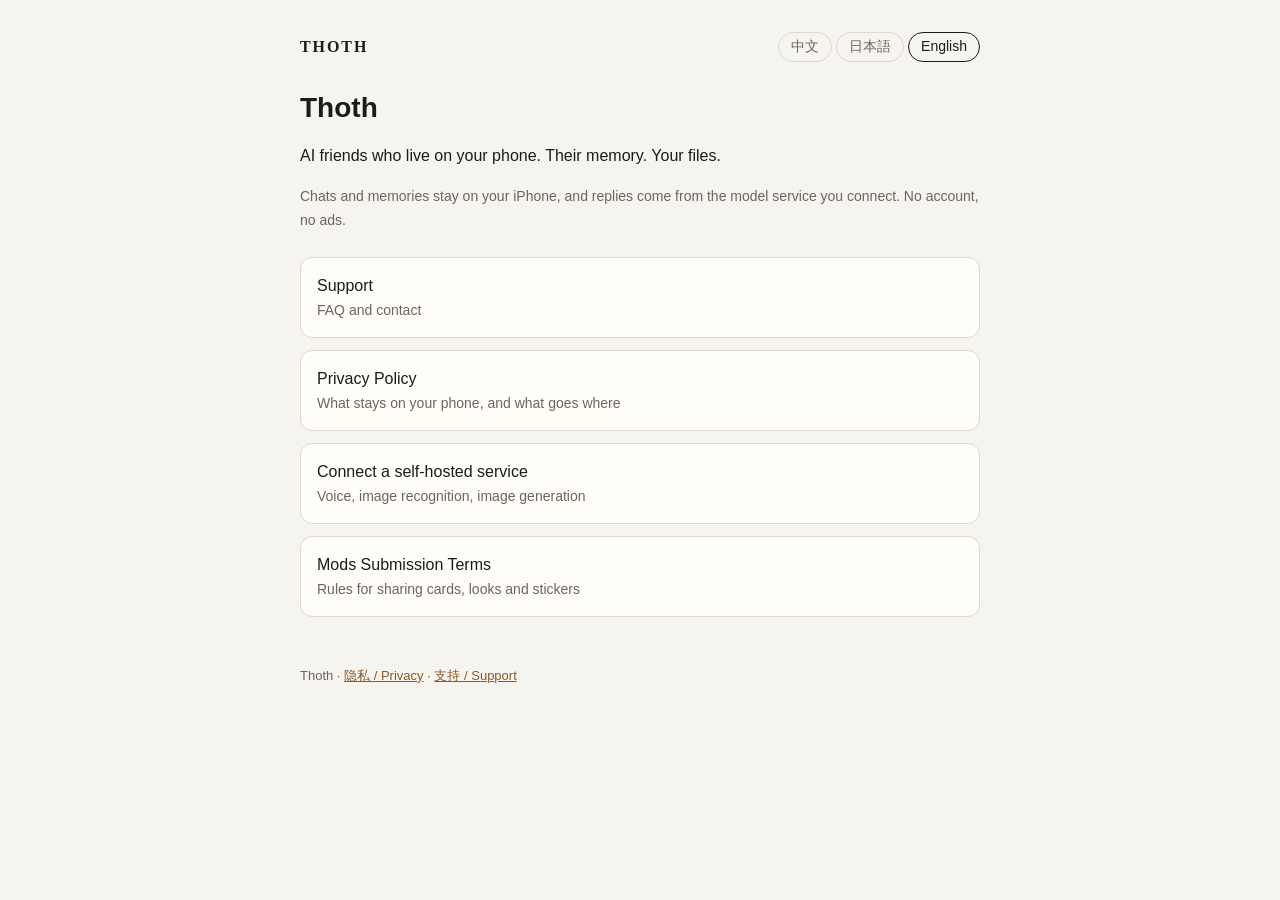
==== index.html @ 24d68f20 "Publish Thoth multilingual website" ====
<!doctype html>
<html lang="zh-Hans">
<head>
<meta charset="utf-8">
<meta name="viewport" content="width=device-width, initial-scale=1">
<title>Thoth</title>
<link rel="stylesheet" href="style.css">
<script src="lang.js"></script>
</head>
<body>
<main>
<header class="site">
  <a class="home" href="./">THOTH</a>
  <nav class="lang"><button data-lang="zh">中文</button><button data-lang="ja">日本語</button><button data-lang="en">English</button></nav>
</header>

<section lang="zh-Hans">
<h1>Thoth</h1>
<p>住在你手机上的 AI 朋友。记忆属于 TA，文件属于你。</p>
<p class="muted">聊天和记忆存在你的 iPhone 上，用你自己接入的模型服务回复你。没有账号，没有广告。</p>
<div class="cards">
  <a href="support.html">支持<span>常见问题、联系我们</span></a>
  <a href="privacy.html">隐私政策<span>什么存在手机上，什么会发给谁</span></a>
  <a href="self-hosting.html">接入自己部署的服务<span>语音、识图、生图</span></a>
  <a href="mods-terms.html">Mods 投稿条款<span>分享角色卡、外观、表情包的规则</span></a>
</div>
</section>

<section lang="ja">
<h1>Thoth</h1>
<p>あなたのスマホに住む AI の友だち。記憶は TA に、ファイルはあなたに。</p>
<p class="muted">会話と記憶は iPhone に保存され、あなたが接続したモデルサービスが返信します。アカウントも広告もありません。</p>
<div class="cards">
  <a href="support.html">サポート<span>よくある質問、お問い合わせ</span></a>
  <a href="privacy.html">プライバシーポリシー<span>端末に残るもの、送られるもの</span></a>
  <a href="self-hosting.html">自分で立てたサービスをつなぐ<span>音声、画像認識、画像生成</span></a>
  <a href="mods-terms.html">Mods 投稿規約<span>キャラクターカード・外観・スタンプの共有ルール</span></a>
</div>
</section>

<section lang="en">
<h1>Thoth</h1>
<p>AI friends who live on your phone. Their memory. Your files.</p>
<p class="muted">Chats and memories stay on your iPhone, and replies come from the model service you connect. No account, no ads.</p>
<div class="cards">
  <a href="support.html">Support<span>FAQ and contact</span></a>
  <a href="privacy.html">Privacy Policy<span>What stays on your phone, and what goes where</span></a>
  <a href="self-hosting.html">Connect a self-hosted service<span>Voice, image recognition, image generation</span></a>
  <a href="mods-terms.html">Mods Submission Terms<span>Rules for sharing cards, looks and stickers</span></a>
</div>
</section>

<footer>Thoth · <a href="privacy.html">隐私 / Privacy</a> · <a href="support.html">支持 / Support</a></footer>
</main>
</body>
</html>
---- style.css ----
:root {
  --bg: #f6f4ef;
  --ink: #1d1b18;
  --muted: #6b665d;
  --line: #ddd8cc;
  --accent: #8a5a2b;
  --card: #fffdf8;
}
@media (prefers-color-scheme: dark) {
  :root {
    --bg: #171614;
    --ink: #ece8df;
    --muted: #a39d91;
    --line: #34312b;
    --accent: #d8a36a;
    --card: #1f1d1a;
  }
}
* { box-sizing: border-box; }
body {
  margin: 0;
  background: var(--bg);
  color: var(--ink);
  font: 16px/1.7 -apple-system, BlinkMacSystemFont, "PingFang SC", "Hiragino Sans", "Noto Sans CJK SC", sans-serif;
}
main { max-width: 720px; margin: 0 auto; padding: 32px 20px 80px; }
header.site { display: flex; align-items: center; justify-content: space-between; gap: 12px; flex-wrap: wrap; margin-bottom: 28px; }
header.site a.home { color: var(--ink); text-decoration: none; font-weight: 600; letter-spacing: 0.12em; font-family: Georgia, "Times New Roman", serif; }
nav.lang button {
  font: inherit; font-size: 14px; color: var(--muted); background: none;
  border: 1px solid var(--line); border-radius: 999px; padding: 2px 12px; margin-left: 4px; cursor: pointer;
}
nav.lang button[aria-pressed="true"] { color: var(--ink); border-color: var(--ink); }
h1 { font-size: 28px; line-height: 1.3; margin: 0 0 8px; }
h2 { font-size: 19px; margin: 32px 0 8px; }
h3 { font-size: 16px; margin: 20px 0 4px; }
p, li { color: var(--ink); }
.muted, .updated { color: var(--muted); font-size: 14px; }
a { color: var(--accent); }
ul { padding-left: 1.2em; }
code { font-family: ui-monospace, SFMono-Regular, Menlo, monospace; font-size: 0.9em; background: var(--card); border: 1px solid var(--line); border-radius: 4px; padding: 0 4px; }
pre { background: var(--card); border: 1px solid var(--line); border-radius: 8px; padding: 12px; overflow-x: auto; font-size: 14px; }
pre code { border: 0; padding: 0; background: none; }
table { width: 100%; border-collapse: collapse; font-size: 14px; margin: 12px 0; }
th, td { text-align: left; border-bottom: 1px solid var(--line); padding: 8px 6px; vertical-align: top; }
.cards { display: grid; gap: 12px; margin: 24px 0; }
.cards a { display: block; padding: 14px 16px; background: var(--card); border: 1px solid var(--line); border-radius: 12px; color: var(--ink); text-decoration: none; }
.cards a span { display: block; color: var(--muted); font-size: 14px; }
footer { margin-top: 48px; color: var(--muted); font-size: 13px; }
section[lang] { display: block; }
html.js section[lang] { display: none; }
html.js section[lang].on { display: block; }
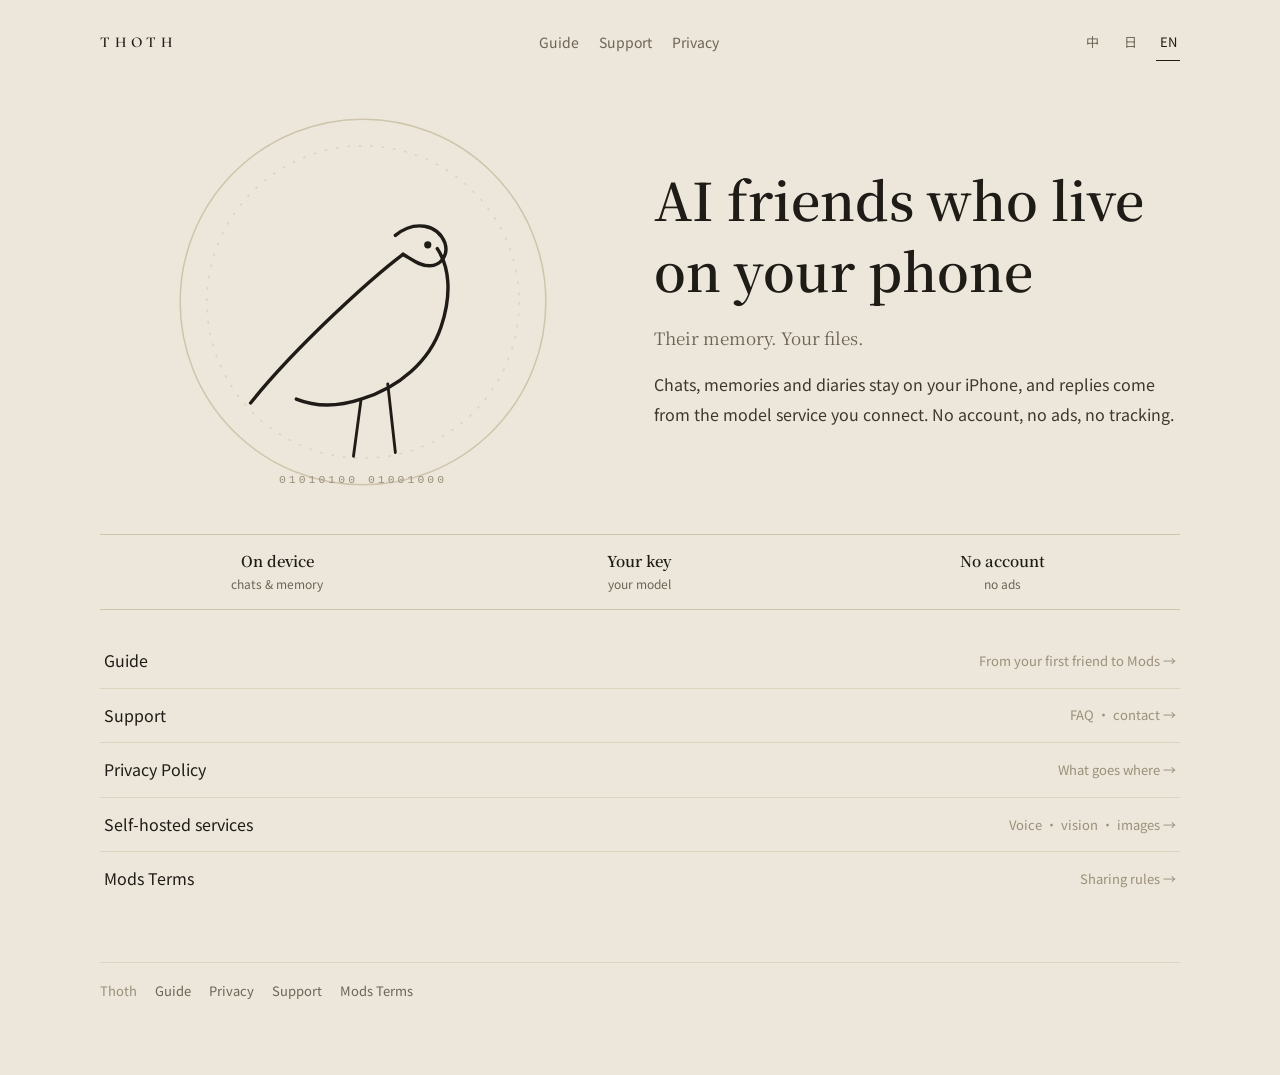
==== commit efec52ee: "Update website design and add user guide" ====
--- a/index.html
+++ b/index.html
@@ -4,53 +4,98 @@
 <meta charset="utf-8">
 <meta name="viewport" content="width=device-width, initial-scale=1">
 <title>Thoth</title>
+<meta name="description" content="住在你手机上的 AI 朋友。记忆属于 TA，文件属于你。">
+<link rel="preconnect" href="https://fonts.googleapis.com">
+<link rel="preconnect" href="https://fonts.gstatic.com" crossorigin>
+<link href="https://fonts.googleapis.com/css2?family=Cormorant+Garamond:wght@500;600&family=Noto+Serif+SC:wght@400;600&family=Noto+Sans+SC:wght@400;500&display=swap" rel="stylesheet">
 <link rel="stylesheet" href="style.css">
 <script src="lang.js"></script>
 </head>
 <body>
-<main>
+<main class="wide">
 <header class="site">
   <a class="home" href="./">THOTH</a>
-  <nav class="lang"><button data-lang="zh">中文</button><button data-lang="ja">日本語</button><button data-lang="en">English</button></nav>
+  <nav class="links" aria-label="站点">
+    <a href="guide.html" data-zh="使用指南" data-ja="使い方" data-en="Guide">使用指南</a>
+    <a href="support.html" data-zh="支持" data-ja="サポート" data-en="Support">支持</a>
+    <a href="privacy.html" data-zh="隐私" data-ja="プライバシー" data-en="Privacy">隐私</a>
+  </nav>
+  <nav class="lang" aria-label="语言"><button data-lang="zh">中</button><button data-lang="ja">日</button><button data-lang="en">EN</button></nav>
 </header>
 
+<div class="hero">
+  <div class="ibis">
+    <svg viewBox="0 0 210 210" role="img" aria-label="Thoth 的朱鹭">
+      <circle cx="105" cy="105" r="96" fill="none" stroke="var(--line)" stroke-width="0.8"></circle>
+      <circle cx="105" cy="105" r="82" fill="none" stroke="var(--line-soft)" stroke-width="0.8" stroke-dasharray="1.5 4.5"></circle>
+      <g fill="none" stroke="var(--ink)" stroke-linecap="round">
+        <path d="M122 70 C132 62 144 64 148 74 C150 80 146 86 140 86 C134 86 130 82 126 80" stroke-width="1.8"></path>
+        <path d="M126 80 C110 92 70 128 46 158" stroke-width="1.8"></path>
+        <path d="M144 77 C150 86 152 100 146 118 C140 136 124 150 104 156 C92 160 80 160 70 156" stroke-width="1.8"></path>
+        <path d="M104 156 L100 186 M118 148 L122 184" stroke-width="1.5"></path>
+      </g>
+      <circle cx="139" cy="75" r="1.9" fill="var(--ink)"></circle>
+      <text x="105" y="200" text-anchor="middle" font-family="ui-monospace, Menlo, monospace" font-size="6" fill="var(--faint)" letter-spacing="1.6">01010100 01001000</text>
+    </svg>
+  </div>
+
+  <div class="text">
+    <section lang="zh-Hans">
+      <h1>住在你手机上的<br>AI 朋友</h1>
+      <p class="lead">记忆属于 TA，文件属于你。</p>
+      <p>聊天、记忆和日记存在你的 iPhone 上，用你自己接入的模型服务回复你。没有账号，没有广告，不追踪。</p>
+    </section>
+    <section lang="ja">
+      <h1>あなたのスマホに住む<br>AI の友だち</h1>
+      <p class="lead">記憶は TA に、ファイルはあなたに。</p>
+      <p>会話・記憶・日記は iPhone に保存され、あなたが接続したモデルサービスが返信します。アカウントも広告もトラッキングもありません。</p>
+    </section>
+    <section lang="en">
+      <h1>AI friends who live<br>on your phone</h1>
+      <p class="lead">Their memory. Your files.</p>
+      <p>Chats, memories and diaries stay on your iPhone, and replies come from the model service you connect. No account, no ads, no tracking.</p>
+    </section>
+  </div>
+</div>
+
 <section lang="zh-Hans">
-<h1>Thoth</h1>
-<p>住在你手机上的 AI 朋友。记忆属于 TA，文件属于你。</p>
-<p class="muted">聊天和记忆存在你的 iPhone 上，用你自己接入的模型服务回复你。没有账号，没有广告。</p>
-<div class="cards">
-  <a href="support.html">支持<span>常见问题、联系我们</span></a>
-  <a href="privacy.html">隐私政策<span>什么存在手机上，什么会发给谁</span></a>
-  <a href="self-hosting.html">接入自己部署的服务<span>语音、识图、生图</span></a>
-  <a href="mods-terms.html">Mods 投稿条款<span>分享角色卡、外观、表情包的规则</span></a>
-</div>
+  <div class="facts"><div><b>存在本机</b>聊天与记忆</div><div><b>你的 Key</b>你选的模型</div><div><b>无账号</b>无广告</div></div>
+  <nav class="rows" aria-label="页面">
+    <a href="guide.html">使用指南<span>从第一个朋友到 Mods →</span></a>
+    <a href="support.html">支持<span>常见问题 · 联系 →</span></a>
+    <a href="privacy.html">隐私政策<span>什么会发给谁 →</span></a>
+    <a href="self-hosting.html">自部署服务<span>语音 · 识图 · 生图 →</span></a>
+    <a href="mods-terms.html">Mods 投稿条款<span>分享的规则 →</span></a>
+  </nav>
+</section>
+<section lang="ja">
+  <div class="facts"><div><b>端末に保存</b>会話と記憶</div><div><b>自分のキー</b>選んだモデル</div><div><b>登録不要</b>広告なし</div></div>
+  <nav class="rows" aria-label="ページ">
+    <a href="guide.html">使い方<span>最初の友だちから Mods まで →</span></a>
+    <a href="support.html">サポート<span>よくある質問 · 連絡 →</span></a>
+    <a href="privacy.html">プライバシーポリシー<span>何がどこへ送られるか →</span></a>
+    <a href="self-hosting.html">自分で立てたサービス<span>音声 · 画像認識 · 画像生成 →</span></a>
+    <a href="mods-terms.html">Mods 投稿規約<span>共有のルール →</span></a>
+  </nav>
+</section>
+<section lang="en">
+  <div class="facts"><div><b>On device</b>chats &amp; memory</div><div><b>Your key</b>your model</div><div><b>No account</b>no ads</div></div>
+  <nav class="rows" aria-label="Pages">
+    <a href="guide.html">Guide<span>From your first friend to Mods →</span></a>
+    <a href="support.html">Support<span>FAQ · contact →</span></a>
+    <a href="privacy.html">Privacy Policy<span>What goes where →</span></a>
+    <a href="self-hosting.html">Self-hosted services<span>Voice · vision · images →</span></a>
+    <a href="mods-terms.html">Mods Terms<span>Sharing rules →</span></a>
+  </nav>
 </section>
 
-<section lang="ja">
-<h1>Thoth</h1>
-<p>あなたのスマホに住む AI の友だち。記憶は TA に、ファイルはあなたに。</p>
-<p class="muted">会話と記憶は iPhone に保存され、あなたが接続したモデルサービスが返信します。アカウントも広告もありません。</p>
-<div class="cards">
-  <a href="support.html">サポート<span>よくある質問、お問い合わせ</span></a>
-  <a href="privacy.html">プライバシーポリシー<span>端末に残るもの、送られるもの</span></a>
-  <a href="self-hosting.html">自分で立てたサービスをつなぐ<span>音声、画像認識、画像生成</span></a>
-  <a href="mods-terms.html">Mods 投稿規約<span>キャラクターカード・外観・スタンプの共有ルール</span></a>
-</div>
-</section>
-
-<section lang="en">
-<h1>Thoth</h1>
-<p>AI friends who live on your phone. Their memory. Your files.</p>
-<p class="muted">Chats and memories stay on your iPhone, and replies come from the model service you connect. No account, no ads.</p>
-<div class="cards">
-  <a href="support.html">Support<span>FAQ and contact</span></a>
-  <a href="privacy.html">Privacy Policy<span>What stays on your phone, and what goes where</span></a>
-  <a href="self-hosting.html">Connect a self-hosted service<span>Voice, image recognition, image generation</span></a>
-  <a href="mods-terms.html">Mods Submission Terms<span>Rules for sharing cards, looks and stickers</span></a>
-</div>
-</section>
-
-<footer>Thoth · <a href="privacy.html">隐私 / Privacy</a> · <a href="support.html">支持 / Support</a></footer>
+<footer>
+  <span>Thoth</span>
+  <a href="guide.html" data-zh="使用指南" data-ja="使い方" data-en="Guide">使用指南</a>
+  <a href="privacy.html" data-zh="隐私政策" data-ja="プライバシー" data-en="Privacy">隐私政策</a>
+  <a href="support.html" data-zh="支持" data-ja="サポート" data-en="Support">支持</a>
+  <a href="mods-terms.html" data-zh="Mods 条款" data-ja="Mods 規約" data-en="Mods Terms">Mods 条款</a>
+</footer>
 </main>
 </body>
 </html>
--- a/style.css
+++ b/style.css
@@ -1,52 +1,118 @@
+/* Thoth 网站 · A 方向「纸莎草」(2026-10-18):暖纸底、衬线标题、线描朱鹭,延续 App「关于」页。 */
 :root {
-  --bg: #f6f4ef;
-  --ink: #1d1b18;
-  --muted: #6b665d;
-  --line: #ddd8cc;
-  --accent: #8a5a2b;
-  --card: #fffdf8;
+  --bg: #ece7da;
+  --ink: #1f1b16;
+  --body: #3d372e;
+  --muted: #6d6455;
+  --faint: #9a8f7a;
+  --line: #cfc5ad;
+  --line-soft: #ddd4c0;
+  --accent: #7a4a1f;
+  --accent-hover: #5a3412;
+  --card: #f4f0e6;
 }
 @media (prefers-color-scheme: dark) {
   :root {
-    --bg: #171614;
-    --ink: #ece8df;
-    --muted: #a39d91;
-    --line: #34312b;
-    --accent: #d8a36a;
-    --card: #1f1d1a;
+    --bg: #1f1d1a;
+    --ink: #ede9df;
+    --body: #cfc8ba;
+    --muted: #a39b8b;
+    --faint: #7d7566;
+    --line: #3d3830;
+    --line-soft: #332f29;
+    --accent: #d9a46b;
+    --accent-hover: #ecc08f;
+    --card: #26231f;
   }
 }
 * { box-sizing: border-box; }
+html { -webkit-text-size-adjust: 100%; }
 body {
   margin: 0;
   background: var(--bg);
-  color: var(--ink);
-  font: 16px/1.7 -apple-system, BlinkMacSystemFont, "PingFang SC", "Hiragino Sans", "Noto Sans CJK SC", sans-serif;
+  color: var(--body);
+  font: 16px/1.85 "Noto Sans SC", -apple-system, BlinkMacSystemFont, "PingFang SC", "Hiragino Sans", sans-serif;
 }
-main { max-width: 720px; margin: 0 auto; padding: 32px 20px 80px; }
-header.site { display: flex; align-items: center; justify-content: space-between; gap: 12px; flex-wrap: wrap; margin-bottom: 28px; }
-header.site a.home { color: var(--ink); text-decoration: none; font-weight: 600; letter-spacing: 0.12em; font-family: Georgia, "Times New Roman", serif; }
+main { max-width: 760px; margin: 0 auto; padding: 24px 20px 72px; }
+main.wide { max-width: 1120px; }
+
+/* 顶栏 */
+header.site { display: flex; align-items: center; justify-content: space-between; gap: 12px 20px; flex-wrap: wrap; margin-bottom: 40px; }
+header.site a.home { color: var(--ink); text-decoration: none; font: 600 15px/1 "Cormorant Garamond", Georgia, serif; letter-spacing: 0.32em; }
+header.site nav.links { display: flex; gap: 6px 20px; flex-wrap: wrap; font-size: 14px; }
+header.site nav.links a { color: var(--muted); text-decoration: none; padding: 6px 0; }
+header.site nav.links a:hover, header.site nav.links a[aria-current="page"] { color: var(--ink); }
+nav.lang { display: flex; gap: 14px; }
 nav.lang button {
-  font: inherit; font-size: 14px; color: var(--muted); background: none;
-  border: 1px solid var(--line); border-radius: 999px; padding: 2px 12px; margin-left: 4px; cursor: pointer;
+  font: inherit; font-size: 13px; color: var(--muted); background: none; border: 0;
+  padding: 6px 0; cursor: pointer; border-bottom: 1px solid transparent; min-width: 24px;
 }
-nav.lang button[aria-pressed="true"] { color: var(--ink); border-color: var(--ink); }
-h1 { font-size: 28px; line-height: 1.3; margin: 0 0 8px; }
-h2 { font-size: 19px; margin: 32px 0 8px; }
-h3 { font-size: 16px; margin: 20px 0 4px; }
-p, li { color: var(--ink); }
-.muted, .updated { color: var(--muted); font-size: 14px; }
-a { color: var(--accent); }
-ul { padding-left: 1.2em; }
-code { font-family: ui-monospace, SFMono-Regular, Menlo, monospace; font-size: 0.9em; background: var(--card); border: 1px solid var(--line); border-radius: 4px; padding: 0 4px; }
-pre { background: var(--card); border: 1px solid var(--line); border-radius: 8px; padding: 12px; overflow-x: auto; font-size: 14px; }
+nav.lang button[aria-pressed="true"] { color: var(--ink); border-bottom-color: var(--ink); }
+
+/* 文字 */
+h1, h2, h3 { color: var(--ink); font-family: "Noto Serif SC", "Songti SC", serif; font-weight: 600; }
+h1 { font-size: 30px; line-height: 1.35; margin: 6px 0 12px; }
+h2 { font-size: 19px; line-height: 1.5; margin: 44px 0 10px; }
+h3 { font-size: 16px; margin: 24px 0 4px; }
+h2 .num { font: 500 16px "Cormorant Garamond", Georgia, serif; color: var(--faint); margin-right: 10px; letter-spacing: 0.06em; }
+.eyebrow, .updated { font: 11px/1.6 ui-monospace, SFMono-Regular, Menlo, monospace; color: var(--faint); letter-spacing: 0.12em; text-transform: uppercase; }
+.lead { font-family: "Noto Serif SC", serif; font-size: 17px; color: var(--muted); }
+p, li { color: var(--body); }
+a { color: var(--accent); text-underline-offset: 3px; }
+a:hover { color: var(--accent-hover); }
+ul, ol { padding-left: 1.2em; }
+strong { color: var(--ink); font-weight: 500; }
+code { font-family: ui-monospace, SFMono-Regular, Menlo, monospace; font-size: 0.88em; background: var(--card); border: 1px solid var(--line-soft); padding: 0 4px; }
+pre { background: var(--card); border: 1px solid var(--line-soft); padding: 12px 14px; overflow-x: auto; font-size: 13px; line-height: 1.6; }
 pre code { border: 0; padding: 0; background: none; }
-table { width: 100%; border-collapse: collapse; font-size: 14px; margin: 12px 0; }
-th, td { text-align: left; border-bottom: 1px solid var(--line); padding: 8px 6px; vertical-align: top; }
-.cards { display: grid; gap: 12px; margin: 24px 0; }
-.cards a { display: block; padding: 14px 16px; background: var(--card); border: 1px solid var(--line); border-radius: 12px; color: var(--ink); text-decoration: none; }
-.cards a span { display: block; color: var(--muted); font-size: 14px; }
-footer { margin-top: 48px; color: var(--muted); font-size: 13px; }
+.path { font-family: "Noto Serif SC", serif; color: var(--ink); white-space: nowrap; }
+.table-wrap { overflow-x: auto; margin: 14px 0; border-top: 1px solid var(--line); }
+table { width: 100%; border-collapse: collapse; font-size: 14px; line-height: 1.7; }
+th, td { text-align: left; border-bottom: 1px solid var(--line-soft); padding: 10px 8px 10px 0; vertical-align: top; }
+th { color: var(--ink); font-weight: 500; }
+
+/* 首页 */
+.hero { display: grid; gap: 28px; align-items: center; margin: 8px 0 32px; }
+.hero .ibis { display: flex; justify-content: center; }
+.hero .ibis svg { width: min(64vw, 260px); height: auto; }
+.hero h1 { font-size: clamp(30px, 6vw, 52px); }
+.hero .text { text-align: center; }
+@media (min-width: 860px) {
+  .hero { grid-template-columns: 1fr 1fr; margin-top: 40px; }
+  .hero .text { text-align: left; order: 0; }
+  .hero .ibis svg { width: 400px; }
+}
+.facts { display: grid; grid-template-columns: repeat(3, minmax(0, 1fr)); gap: 8px; border-top: 1px solid var(--line); border-bottom: 1px solid var(--line); padding: 14px 0; text-align: center; font-size: 12px; color: var(--muted); margin: 0 0 24px; }
+.facts b { display: block; font: 600 15px/1.6 "Noto Serif SC", serif; color: var(--ink); }
+.rows { display: flex; flex-direction: column; margin: 8px 0; }
+.rows a { display: flex; justify-content: space-between; align-items: center; gap: 12px; min-height: 52px; padding: 12px 4px; border-bottom: 1px solid var(--line-soft); color: var(--ink); text-decoration: none; font-size: 16px; }
+.rows a:last-child { border-bottom: 0; }
+.rows a span { font-size: 13px; color: var(--faint); text-align: right; }
+.rows a:hover span { color: var(--accent); }
+
+/* 指南目录 */
+.toc { border: 1px solid var(--line); padding: 14px 18px; margin: 20px 0 8px; font-size: 14px; columns: 2; column-gap: 24px; }
+.toc a { display: block; padding: 3px 0; color: var(--muted); text-decoration: none; break-inside: avoid; }
+.toc a:hover { color: var(--ink); }
+@media (max-width: 480px) { .toc { columns: 1; } }
+.split { display: grid; grid-template-columns: repeat(2, minmax(0, 1fr)); border: 1px solid var(--line); margin: 16px 0; }
+.split > div { padding: 12px 14px; font-size: 13px; line-height: 1.75; }
+.split > div + div { border-left: 1px solid var(--line); }
+.split b { display: block; font: 600 14px "Noto Serif SC", serif; color: var(--ink); margin-bottom: 4px; }
+@media (max-width: 420px) { .split { grid-template-columns: 1fr; } .split > div + div { border-left: 0; border-top: 1px solid var(--line); } }
+
+footer { margin-top: 56px; padding-top: 16px; border-top: 1px solid var(--line-soft); color: var(--faint); font-size: 13px; display: flex; flex-wrap: wrap; gap: 6px 18px; }
+footer a { color: var(--muted); text-decoration: none; }
+footer a:hover { color: var(--ink); }
+
 section[lang] { display: block; }
 html.js section[lang] { display: none; }
 html.js section[lang].on { display: block; }
+
+/* 窄屏:顶栏第一行放标志和语言,页面链接换到第二行;三列表格别把前两列挤成一字一行 */
+@media (max-width: 600px) {
+  header.site nav.lang { order: 2; }
+  header.site nav.links { order: 3; width: 100%; gap: 6px 22px; }
+}
+th:first-child, td:first-child { min-width: 4.5em; }
+tr > :nth-child(2):not(:last-child) { min-width: 7em; }
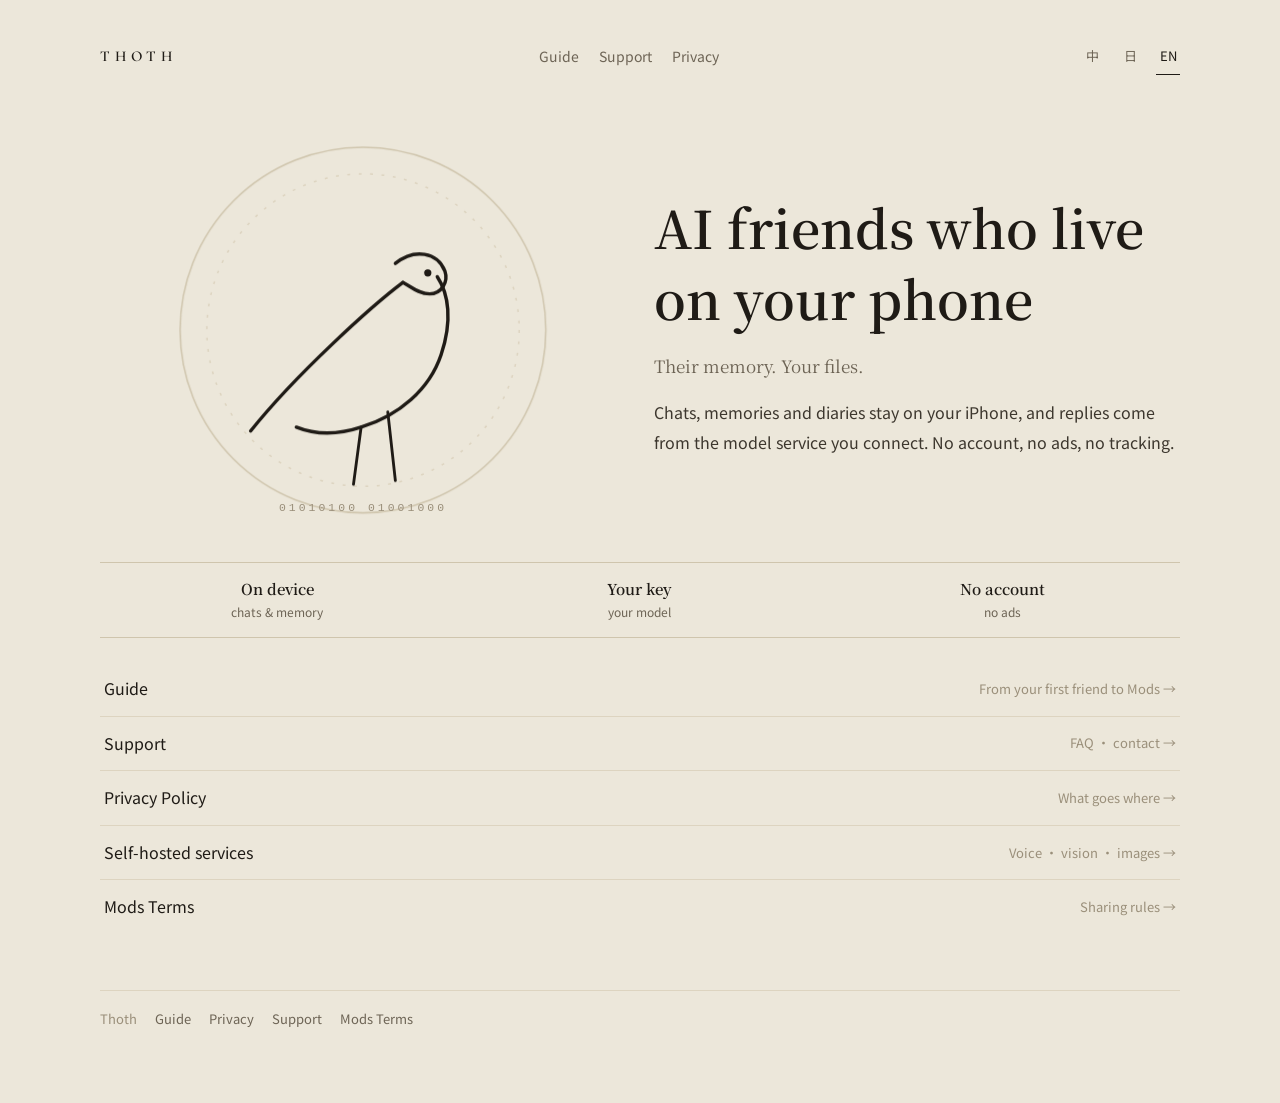
==== commit a573e246: "Update website animations and guide navigation" ====
--- a/index.html
+++ b/index.html
@@ -12,6 +12,7 @@
 <script src="lang.js"></script>
 </head>
 <body>
+<div class="progress" aria-hidden="true"><span></span></div>
 <main class="wide">
 <header class="site">
   <a class="home" href="./">THOTH</a>
@@ -26,16 +27,16 @@
 <div class="hero">
   <div class="ibis">
     <svg viewBox="0 0 210 210" role="img" aria-label="Thoth 的朱鹭">
-      <circle cx="105" cy="105" r="96" fill="none" stroke="var(--line)" stroke-width="0.8"></circle>
-      <circle cx="105" cy="105" r="82" fill="none" stroke="var(--line-soft)" stroke-width="0.8" stroke-dasharray="1.5 4.5"></circle>
-      <g fill="none" stroke="var(--ink)" stroke-linecap="round">
+      <circle class="ring" cx="105" cy="105" r="96" fill="none" stroke="var(--line)" stroke-width="0.8"></circle>
+      <circle class="ring-dots" cx="105" cy="105" r="82" fill="none" stroke="var(--line-soft)" stroke-width="0.8" stroke-dasharray="1.5 4.5"></circle>
+      <g class="strokes" fill="none" stroke="var(--ink)" stroke-linecap="round">
         <path d="M122 70 C132 62 144 64 148 74 C150 80 146 86 140 86 C134 86 130 82 126 80" stroke-width="1.8"></path>
         <path d="M126 80 C110 92 70 128 46 158" stroke-width="1.8"></path>
         <path d="M144 77 C150 86 152 100 146 118 C140 136 124 150 104 156 C92 160 80 160 70 156" stroke-width="1.8"></path>
         <path d="M104 156 L100 186 M118 148 L122 184" stroke-width="1.5"></path>
       </g>
-      <circle cx="139" cy="75" r="1.9" fill="var(--ink)"></circle>
-      <text x="105" y="200" text-anchor="middle" font-family="ui-monospace, Menlo, monospace" font-size="6" fill="var(--faint)" letter-spacing="1.6">01010100 01001000</text>
+      <circle class="eye" cx="139" cy="75" r="1.9" fill="var(--ink)"></circle>
+      <text class="bits" x="105" y="200" text-anchor="middle" font-family="ui-monospace, Menlo, monospace" font-size="6" fill="var(--faint)" letter-spacing="1.6">01010100 01001000</text>
     </svg>
   </div>
 
@@ -97,5 +98,6 @@
   <a href="mods-terms.html" data-zh="Mods 条款" data-ja="Mods 規約" data-en="Mods Terms">Mods 条款</a>
 </footer>
 </main>
+<script src="site.js"></script>
 </body>
 </html>
--- a/style.css
+++ b/style.css
@@ -116,3 +116,77 @@
 }
 th:first-child, td:first-child { min-width: 4.5em; }
 tr > :nth-child(2):not(:last-child) { min-width: 7em; }
+
+/* ================= 动效与指南导航(2026-10-18) ================= */
+:root { --ease: cubic-bezier(.22,.61,.36,1); }
+
+/* 阅读进度:顶部一根细线 */
+.progress { position: fixed; inset: 0 0 auto 0; height: 2px; z-index: 30; pointer-events: none; }
+.progress span { display: block; height: 100%; background: var(--accent); transform-origin: 0 50%; transform: scaleX(0); opacity: .7; }
+
+/* 顶栏:贴顶,滚动后出细线和毛玻璃 */
+header.site { position: sticky; top: 0; z-index: 20; margin-left: calc(50% - 50vw); margin-right: calc(50% - 50vw); padding: 14px calc(50vw - 50%); background: transparent; transition: background-color .3s var(--ease), box-shadow .3s var(--ease); }
+header.site.scrolled { background: var(--bg); box-shadow: 0 1px 0 var(--line-soft); }
+header.site nav.links a { position: relative; }
+header.site nav.links a::after { content: ""; position: absolute; left: 0; right: 0; bottom: 2px; height: 1px; background: currentColor; transform: scaleX(0); transform-origin: 0 50%; transition: transform .3s var(--ease); }
+header.site nav.links a:hover::after, header.site nav.links a[aria-current="page"]::after { transform: scaleX(1); }
+nav.lang button { transition: color .2s, border-color .2s; }
+
+/* 链接行:箭头往右挪一点 */
+.rows a { transition: padding-left .3s var(--ease), color .2s; }
+.rows a span { transition: color .2s, transform .3s var(--ease); }
+.rows a:hover { padding-left: 10px; }
+.rows a:hover span { transform: translateX(4px); }
+a { transition: color .2s; }
+
+/* 进场 */
+@keyframes fadeUp { from { opacity: 0; transform: translateY(14px); } to { opacity: 1; transform: none; } }
+@keyframes fadeIn { from { opacity: 0; } to { opacity: 1; } }
+@keyframes draw { to { stroke-dashoffset: 0; } }
+@keyframes spin { to { transform: rotate(360deg); } }
+html.motion body { animation: fadeIn .5s var(--ease) both; }
+html.motion .hero .text section.on > * { animation: fadeUp .8s var(--ease) both; }
+html.motion .hero .text section.on > *:nth-child(2) { animation-delay: .12s; }
+html.motion .hero .text section.on > *:nth-child(3) { animation-delay: .24s; }
+html.motion .hero .ring { animation: fadeIn 1.2s var(--ease) both; }
+html.motion .hero .ring-dots { transform-origin: 105px 105px; animation: fadeIn 1.2s var(--ease) .2s both, spin 90s linear infinite; }
+html.motion .hero .eye { transform-origin: 139px 75px; transition: transform .09s ease; animation: fadeIn .3s 1.6s both; }
+.hero .eye.blink { transform: scaleY(.1); }
+html.motion .reveal { opacity: 0; transform: translateY(12px); transition: opacity .7s var(--ease), transform .7s var(--ease); }
+html.motion .reveal.in { opacity: 1; transform: none; }
+html.motion section[lang].on { animation: fadeIn .35s var(--ease) both; }
+
+/* ---------- 使用指南:左侧目录(电脑)/ 顶部横条(手机) ---------- */
+main.guide { max-width: 1080px; }
+html.js main.guide .toc { display: none; }
+.guide-nav-title { font: 11px/1.6 ui-monospace, SFMono-Regular, Menlo, monospace; letter-spacing: .12em; text-transform: uppercase; color: var(--faint); margin-bottom: 10px; }
+.guide-nav ol { list-style: none; margin: 0; padding: 0; }
+.guide-nav a { display: flex; gap: 10px; align-items: baseline; text-decoration: none; color: var(--muted); font-size: 14px; line-height: 1.5; transition: color .2s, background-color .2s; }
+.guide-nav a .n { font: 500 13px "Cormorant Garamond", Georgia, serif; color: var(--faint); min-width: 1.9em; transition: color .2s; }
+.guide-nav a:hover, .guide-nav a.active { color: var(--ink); }
+.guide-nav a.active .n { color: var(--accent); }
+.guide-body { min-width: 0; }
+.guide-body h2 { scroll-margin-top: 84px; }
+
+@media (min-width: 900px) {
+  .guide-layout { display: grid; grid-template-columns: 200px minmax(0, 1fr); gap: 56px; align-items: start; }
+  .guide-body { max-width: 720px; }
+  .guide-nav { position: sticky; top: calc(var(--header-h, 64px) + 24px); padding: 4px 0 4px 16px; border-left: 1px solid var(--line-soft); }
+  .guide-nav li { position: relative; }
+  .guide-nav a { padding: 6px 0; }
+  .guide-nav a.active::before { content: ""; position: absolute; left: -17px; top: 8px; bottom: 8px; width: 2px; background: var(--accent); }
+}
+@media (max-width: 899px) {
+  .guide-nav { position: sticky; top: var(--header-h, 52px); z-index: 15; margin: 0 -20px 8px; padding: 0 20px; overflow-x: auto; scrollbar-width: none; background: var(--bg); border-bottom: 1px solid var(--line-soft); }
+  .guide-nav::-webkit-scrollbar { display: none; }
+  .guide-nav-title { display: none; }
+  .guide-nav ol { display: flex; gap: 4px; white-space: nowrap; }
+  .guide-nav a { padding: 12px 10px; min-height: 44px; box-sizing: border-box; border-bottom: 2px solid transparent; }
+  .guide-nav a.active { border-bottom-color: var(--accent); }
+  .guide-nav a .n { min-width: 0; }
+  .guide-body h2 { scroll-margin-top: 120px; }
+}
+
+@media (prefers-reduced-motion: reduce) {
+  *, *::before, *::after { transition: none !important; animation: none !important; }
+}
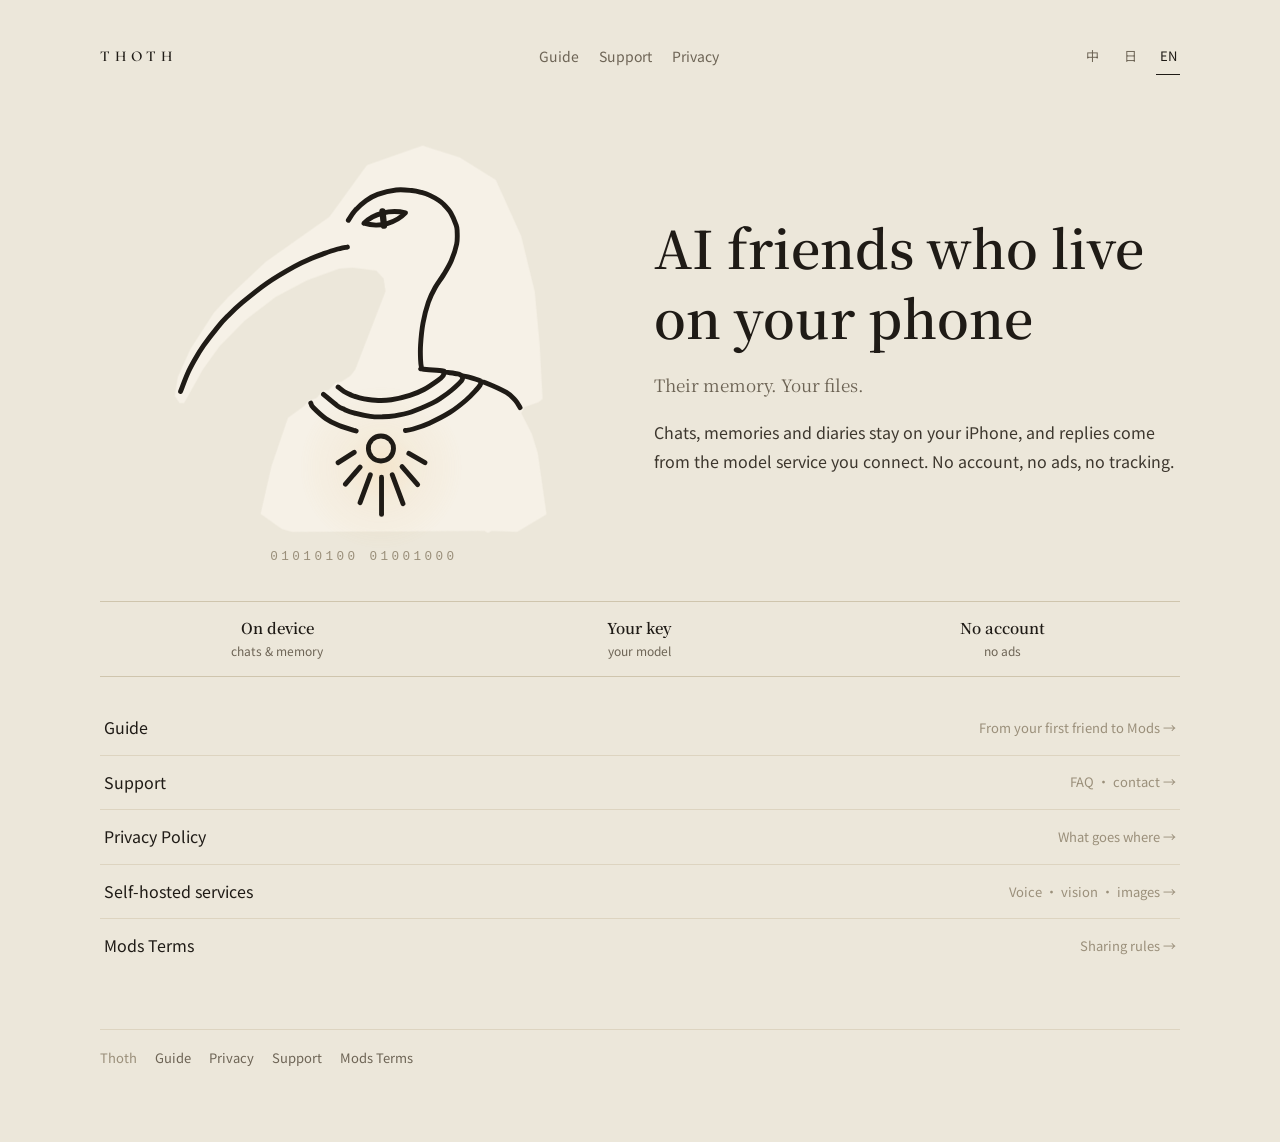
==== commit 6c0c58b0: "Publish latest Thoth website updates" ====
--- a/index.html
+++ b/index.html
@@ -26,17 +26,31 @@
 
 <div class="hero">
   <div class="ibis">
-    <svg viewBox="0 0 210 210" role="img" aria-label="Thoth 的朱鹭">
-      <circle class="ring" cx="105" cy="105" r="96" fill="none" stroke="var(--line)" stroke-width="0.8"></circle>
-      <circle class="ring-dots" cx="105" cy="105" r="82" fill="none" stroke="var(--line-soft)" stroke-width="0.8" stroke-dasharray="1.5 4.5"></circle>
-      <g class="strokes" fill="none" stroke="var(--ink)" stroke-linecap="round">
-        <path d="M122 70 C132 62 144 64 148 74 C150 80 146 86 140 86 C134 86 130 82 126 80" stroke-width="1.8"></path>
-        <path d="M126 80 C110 92 70 128 46 158" stroke-width="1.8"></path>
-        <path d="M144 77 C150 86 152 100 146 118 C140 136 124 150 104 156 C92 160 80 160 70 156" stroke-width="1.8"></path>
-        <path d="M104 156 L100 186 M118 148 L122 184" stroke-width="1.5"></path>
+    <svg viewBox="100 80 820 900" role="img" aria-label="Thoth 的朱鹭">
+      <defs><radialGradient id="sunglow"><stop offset="0" stop-color="#eeb35c" stop-opacity=".9"></stop><stop offset=".45" stop-color="#e8b866" stop-opacity=".35"></stop><stop offset="1" stop-color="#e8b866" stop-opacity="0"></stop></radialGradient></defs>
+      <path class="plaque" d="M766 906 L759 902 L365 904 L344 898 L300 867 L322 770 L356 670 L389 646 L399 634 L414 630 L429 614 L439 614 L454 598 L466 596 L484 584 L494 571 L556 411 L552 384 L537 368 L489 362 L461 364 L395 388 L331 422 L268 470 L216 523 L182 570 L143 640 L134 640 L124 625 L130 587 L156 529 L204 455 L234 422 L311 350 L441 258 L518 152 L632 112 L708 136 L782 182 L834 297 L862 412 L872 520 L878 631 L870 638 L841 648 L834 660 L856 703 L868 742 L886 868 L826 904 L774 902 L766 906 Z"></path>
+      <circle class="glow" cx="547" cy="772" r="170" fill="url(#sunglow)"></circle>
+      <g class="strokes" fill="none" stroke="var(--ink)" stroke-linecap="round" stroke-linejoin="round">
+        <path data-start="0.170" data-dur="1.054" stroke-width="10" d="M480 265 C482.3 261.7 488 251.7 494 245 C500 238.3 508.3 230.5 516 225 C523.7 219.5 529.7 215.7 540 212 C550.3 208.3 566.3 204.3 578 203 C589.7 201.7 601.3 203.2 610 204 C618.7 204.8 623.8 206.3 630 208 C636.2 209.7 641.2 211.3 647 214 C652.8 216.7 660.3 221 665 224 C669.7 227 670.8 227.7 675 232 C679.2 236.3 685.7 242.8 690 250 C694.3 257.2 698.8 268.7 701 275 C703.2 281.3 702.8 281.5 703 288 C703.2 294.5 704 304 702 314 C700 324 695.5 337.5 691 348 C686.5 358.5 680.5 367.8 675 377 C669.5 386.2 663.2 393.7 658 403 C652.8 412.3 648.2 420.8 644 433 C639.8 445.2 635.7 461.3 633 476 C630.3 490.7 628.8 508.5 628 521 C627.2 533.5 627.7 543.2 628 551 C628.3 558.8 629.3 564.8 630 568 C630.7 571.2 624.7 569 632 570 C639.3 571 666.7 573 674 574 C681.3 575 671 575 676 576 C681 577 697.7 578.7 704 580 C710.3 581.3 709.8 582.8 714 584 C718.2 585.2 723 585.3 729 587 C735 588.7 746.2 592.3 750 594 C753.8 595.7 750.2 596.3 752 597 C753.8 597.7 752.3 594.5 761 598 C769.7 601.5 793.8 612 804 618 C814.2 624 817.3 628.8 822 634 C826.7 639.2 830.3 646.5 832 649"></path>
+        <path data-start="0.476" data-dur="0.714" stroke-width="10" d="M478 320 C474.2 320.8 462.8 322.8 455 325 C447.2 327.2 439.3 330 431 333 C422.7 336 415.3 338.5 405 343 C394.7 347.5 384.3 351.5 369 360 C353.7 368.5 330.8 381.7 313 394 C295.2 406.3 275.5 422.7 262 434 C248.5 445.3 240.2 453.8 232 462 C223.8 470.2 221.2 473 213 483 C204.8 493 191 510.7 183 522 C175 533.3 170.5 541.3 165 551 C159.5 560.7 154.8 569.2 150 580 C145.2 590.8 138.3 610 136 616"></path>
+        <path data-start="1.054" data-dur="0.374" stroke-width="10" d="M459 607 C461 608.5 466.7 613.3 471 616 C475.3 618.7 479.7 620.8 485 623 C490.3 625.2 494.7 627.2 503 629 C511.3 630.8 524.2 633.3 535 634 C545.8 634.7 556.2 634.7 568 633 C579.8 631.3 594.8 627.5 606 624 C617.2 620.5 625.3 617.2 635 612 C644.7 606.8 657.5 597.7 664 593 C670.5 588.3 672 586.7 674 584 C676 581.3 675.7 578.2 676 577"></path>
+        <path data-start="1.156" data-dur="0.408" stroke-width="10" d="M429 622 C433.7 625.8 449.8 639.8 457 645 C464.2 650.2 466.3 650.5 472 653 C477.7 655.5 482.2 657.7 491 660 C499.8 662.3 515.3 665.7 525 667 C534.7 668.3 540.8 668.2 549 668 C557.2 667.8 564 667.7 574 666 C584 664.3 596 662.3 609 658 C622 653.7 641.5 645 652 640 C662.5 635 665.3 632.5 672 628 C678.7 623.5 685.3 618.7 692 613 C698.7 607.3 708.3 598.5 712 594 C715.7 589.5 713.7 587.3 714 586"></path>
+        <path data-start="1.258" data-dur="0.204" stroke-width="10" d="M403 640 C403.8 641.5 402.8 643.7 408 649 C413.2 654.3 425.2 665.8 434 672 C442.8 678.2 450.7 681.8 461 686 C471.3 690.2 490.2 695.2 496 697"></path>
+        <path data-start="1.360" data-dur="0.272" stroke-width="10" d="M597 696 C599.7 695.5 604.8 695.5 613 693 C621.2 690.5 633.5 686.7 646 681 C658.5 675.3 675.5 666.8 688 659 C700.5 651.2 712 641.7 721 634 C730 626.3 737.2 618.2 742 613 C746.8 607.8 748.3 605.7 750 603 C751.7 600.3 751.7 598 752 597"></path>
+        <path data-start="1.496" data-dur="0.272" stroke-width="10" d="M546.8 707.2 A25.7 25.7 0 1 0 546.8 758.6 A25.7 25.7 0 1 0 546.8 707.2"></path>
+        <path data-start="1.700" data-dur="0.170" stroke-width="10" d="M492 741 L459 762"></path>
+        <path data-start="1.759" data-dur="0.170" stroke-width="10" d="M504 771 L474 806"></path>
+        <path data-start="1.819" data-dur="0.170" stroke-width="10" d="M525 787 L504 844"></path>
+        <path data-start="1.878" data-dur="0.170" stroke-width="10" d="M548 792 L548 868"></path>
+        <path data-start="1.938" data-dur="0.170" stroke-width="10" d="M570 787 L592 846"></path>
+        <path data-start="1.998" data-dur="0.170" stroke-width="10" d="M590 770 L622 807"></path>
+        <path data-start="2.057" data-dur="0.170" stroke-width="10" d="M604 743 L637 762"></path>
+        <g class="eye">
+          <path data-start="0.680" data-dur="0.306" stroke-width="10" d="M512 271 C531 252 566 242 597 250 C580 268 546 282 512 271 Z"></path>
+          <path data-start="0.952" data-dur="0.102" stroke-width="13" d="M550 247 L553 276"></path>
+        </g>
       </g>
-      <circle class="eye" cx="139" cy="75" r="1.9" fill="var(--ink)"></circle>
-      <text class="bits" x="105" y="200" text-anchor="middle" font-family="ui-monospace, Menlo, monospace" font-size="6" fill="var(--faint)" letter-spacing="1.6">01010100 01001000</text>
+      <text class="bits" x="512" y="962" text-anchor="middle" font-family="ui-monospace, Menlo, monospace" font-size="26" fill="var(--faint)" letter-spacing="7">01010100 01001000</text>
     </svg>
   </div>
 
--- a/style.css
+++ b/style.css
@@ -118,7 +118,16 @@
 tr > :nth-child(2):not(:last-child) { min-width: 7em; }
 
 /* ================= 动效与指南导航(2026-10-18) ================= */
-:root { --ease: cubic-bezier(.22,.61,.36,1); }
+:root { --ease: cubic-bezier(.22,.61,.36,1); --plaque: #f6f1e7; }
+@media (prefers-color-scheme: dark) { :root { --plaque: #2b2722; } }
+.hero .ibis svg .plaque { fill: var(--plaque); }
+.hero .ibis svg .glow { opacity: .22; }
+.hero .ibis svg .eye { transform-box: view-box; transform-origin: 532px 262px; transition: transform .09s ease; }
+.hero .ibis svg .eye.blink { transform: scaleY(.12); }
+@keyframes glowIn { 0% { opacity: 0; } 45% { opacity: .6; } 100% { opacity: .22; } }
+@keyframes plaqueIn { from { opacity: 0; transform: translateY(10px) scale(.985); } to { opacity: 1; transform: none; } }
+html.motion .hero .ibis svg .plaque { transform-box: fill-box; transform-origin: 50% 100%; animation: plaqueIn 1s var(--ease) .05s both; }
+html.motion .hero .ibis svg .glow { animation: glowIn 1.4s var(--ease) 2.15s both; }
 
 /* 阅读进度:顶部一根细线 */
 .progress { position: fixed; inset: 0 0 auto 0; height: 2px; z-index: 30; pointer-events: none; }
@@ -150,8 +159,6 @@
 html.motion .hero .text section.on > *:nth-child(3) { animation-delay: .24s; }
 html.motion .hero .ring { animation: fadeIn 1.2s var(--ease) both; }
 html.motion .hero .ring-dots { transform-origin: 105px 105px; animation: fadeIn 1.2s var(--ease) .2s both, spin 90s linear infinite; }
-html.motion .hero .eye { transform-origin: 139px 75px; transition: transform .09s ease; animation: fadeIn .3s 1.6s both; }
-.hero .eye.blink { transform: scaleY(.1); }
 html.motion .reveal { opacity: 0; transform: translateY(12px); transition: opacity .7s var(--ease), transform .7s var(--ease); }
 html.motion .reveal.in { opacity: 1; transform: none; }
 html.motion section[lang].on { animation: fadeIn .35s var(--ease) both; }
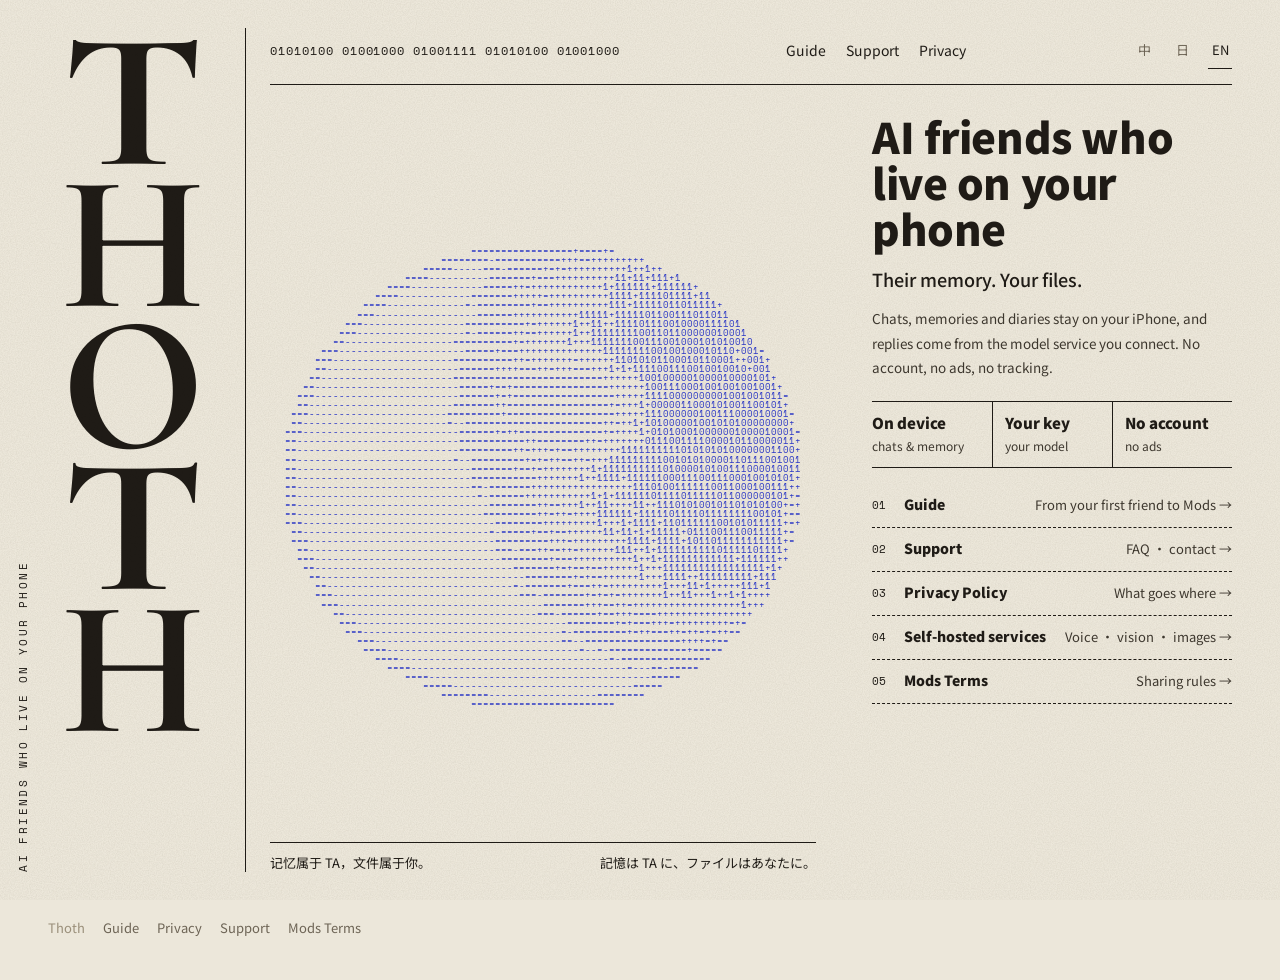
==== commit f22eea58: "Publish latest website and moon visual updates" ====
--- a/index.html
+++ b/index.html
@@ -7,111 +7,146 @@
 <meta name="description" content="住在你手机上的 AI 朋友。记忆属于 TA，文件属于你。">
 <link rel="preconnect" href="https://fonts.googleapis.com">
 <link rel="preconnect" href="https://fonts.gstatic.com" crossorigin>
-<link href="https://fonts.googleapis.com/css2?family=Cormorant+Garamond:wght@500;600&family=Noto+Serif+SC:wght@400;600&family=Noto+Sans+SC:wght@400;500&display=swap" rel="stylesheet">
+<link href="https://fonts.googleapis.com/css2?family=Cormorant+Garamond:wght@500;600;700&family=Noto+Serif+SC:wght@400;600&family=Noto+Sans+SC:wght@400;500;900&family=Space+Mono:wght@400;700&display=swap" rel="stylesheet">
 <link rel="stylesheet" href="style.css">
 <script src="lang.js"></script>
 </head>
-<body>
+<body class="home">
 <div class="progress" aria-hidden="true"><span></span></div>
-<main class="wide">
-<header class="site">
-  <a class="home" href="./">THOTH</a>
-  <nav class="links" aria-label="站点">
-    <a href="guide.html" data-zh="使用指南" data-ja="使い方" data-en="Guide">使用指南</a>
-    <a href="support.html" data-zh="支持" data-ja="サポート" data-en="Support">支持</a>
-    <a href="privacy.html" data-zh="隐私" data-ja="プライバシー" data-en="Privacy">隐私</a>
-  </nav>
-  <nav class="lang" aria-label="语言"><button data-lang="zh">中</button><button data-lang="ja">日</button><button data-lang="en">EN</button></nav>
-</header>
+<main class="poster">
+  <aside class="mark">
+    <svg class="mark-v" viewBox="0 0 160 640" role="img" aria-label="THOTH"><g><text x="16" y="110" textLength="128" lengthAdjust="spacingAndGlyphs">T</text><text x="16" y="236" textLength="128" lengthAdjust="spacingAndGlyphs">H</text><text x="16" y="362" textLength="128" lengthAdjust="spacingAndGlyphs">O</text><text x="16" y="488" textLength="128" lengthAdjust="spacingAndGlyphs">T</text><text x="16" y="614" textLength="128" lengthAdjust="spacingAndGlyphs">H</text></g></svg>
+    <svg class="mark-h" viewBox="0 0 700 140" role="img" aria-label="THOTH"><g><text x="6" y="118" textLength="128" lengthAdjust="spacingAndGlyphs">T</text><text x="146" y="118" textLength="128" lengthAdjust="spacingAndGlyphs">H</text><text x="286" y="118" textLength="128" lengthAdjust="spacingAndGlyphs">O</text><text x="426" y="118" textLength="128" lengthAdjust="spacingAndGlyphs">T</text><text x="566" y="118" textLength="128" lengthAdjust="spacingAndGlyphs">H</text></g></svg>
+    <span class="mark-en" aria-hidden="true">AI FRIENDS WHO LIVE ON YOUR PHONE</span>
+  </aside>
 
-<div class="hero">
-  <div class="ibis">
-    <svg viewBox="100 80 820 900" role="img" aria-label="Thoth 的朱鹭">
-      <defs><radialGradient id="sunglow"><stop offset="0" stop-color="#eeb35c" stop-opacity=".9"></stop><stop offset=".45" stop-color="#e8b866" stop-opacity=".35"></stop><stop offset="1" stop-color="#e8b866" stop-opacity="0"></stop></radialGradient></defs>
-      <path class="plaque" d="M766 906 L759 902 L365 904 L344 898 L300 867 L322 770 L356 670 L389 646 L399 634 L414 630 L429 614 L439 614 L454 598 L466 596 L484 584 L494 571 L556 411 L552 384 L537 368 L489 362 L461 364 L395 388 L331 422 L268 470 L216 523 L182 570 L143 640 L134 640 L124 625 L130 587 L156 529 L204 455 L234 422 L311 350 L441 258 L518 152 L632 112 L708 136 L782 182 L834 297 L862 412 L872 520 L878 631 L870 638 L841 648 L834 660 L856 703 L868 742 L886 868 L826 904 L774 902 L766 906 Z"></path>
-      <circle class="glow" cx="547" cy="772" r="170" fill="url(#sunglow)"></circle>
-      <g class="strokes" fill="none" stroke="var(--ink)" stroke-linecap="round" stroke-linejoin="round">
-        <path data-start="0.170" data-dur="1.054" stroke-width="10" d="M480 265 C482.3 261.7 488 251.7 494 245 C500 238.3 508.3 230.5 516 225 C523.7 219.5 529.7 215.7 540 212 C550.3 208.3 566.3 204.3 578 203 C589.7 201.7 601.3 203.2 610 204 C618.7 204.8 623.8 206.3 630 208 C636.2 209.7 641.2 211.3 647 214 C652.8 216.7 660.3 221 665 224 C669.7 227 670.8 227.7 675 232 C679.2 236.3 685.7 242.8 690 250 C694.3 257.2 698.8 268.7 701 275 C703.2 281.3 702.8 281.5 703 288 C703.2 294.5 704 304 702 314 C700 324 695.5 337.5 691 348 C686.5 358.5 680.5 367.8 675 377 C669.5 386.2 663.2 393.7 658 403 C652.8 412.3 648.2 420.8 644 433 C639.8 445.2 635.7 461.3 633 476 C630.3 490.7 628.8 508.5 628 521 C627.2 533.5 627.7 543.2 628 551 C628.3 558.8 629.3 564.8 630 568 C630.7 571.2 624.7 569 632 570 C639.3 571 666.7 573 674 574 C681.3 575 671 575 676 576 C681 577 697.7 578.7 704 580 C710.3 581.3 709.8 582.8 714 584 C718.2 585.2 723 585.3 729 587 C735 588.7 746.2 592.3 750 594 C753.8 595.7 750.2 596.3 752 597 C753.8 597.7 752.3 594.5 761 598 C769.7 601.5 793.8 612 804 618 C814.2 624 817.3 628.8 822 634 C826.7 639.2 830.3 646.5 832 649"></path>
-        <path data-start="0.476" data-dur="0.714" stroke-width="10" d="M478 320 C474.2 320.8 462.8 322.8 455 325 C447.2 327.2 439.3 330 431 333 C422.7 336 415.3 338.5 405 343 C394.7 347.5 384.3 351.5 369 360 C353.7 368.5 330.8 381.7 313 394 C295.2 406.3 275.5 422.7 262 434 C248.5 445.3 240.2 453.8 232 462 C223.8 470.2 221.2 473 213 483 C204.8 493 191 510.7 183 522 C175 533.3 170.5 541.3 165 551 C159.5 560.7 154.8 569.2 150 580 C145.2 590.8 138.3 610 136 616"></path>
-        <path data-start="1.054" data-dur="0.374" stroke-width="10" d="M459 607 C461 608.5 466.7 613.3 471 616 C475.3 618.7 479.7 620.8 485 623 C490.3 625.2 494.7 627.2 503 629 C511.3 630.8 524.2 633.3 535 634 C545.8 634.7 556.2 634.7 568 633 C579.8 631.3 594.8 627.5 606 624 C617.2 620.5 625.3 617.2 635 612 C644.7 606.8 657.5 597.7 664 593 C670.5 588.3 672 586.7 674 584 C676 581.3 675.7 578.2 676 577"></path>
-        <path data-start="1.156" data-dur="0.408" stroke-width="10" d="M429 622 C433.7 625.8 449.8 639.8 457 645 C464.2 650.2 466.3 650.5 472 653 C477.7 655.5 482.2 657.7 491 660 C499.8 662.3 515.3 665.7 525 667 C534.7 668.3 540.8 668.2 549 668 C557.2 667.8 564 667.7 574 666 C584 664.3 596 662.3 609 658 C622 653.7 641.5 645 652 640 C662.5 635 665.3 632.5 672 628 C678.7 623.5 685.3 618.7 692 613 C698.7 607.3 708.3 598.5 712 594 C715.7 589.5 713.7 587.3 714 586"></path>
-        <path data-start="1.258" data-dur="0.204" stroke-width="10" d="M403 640 C403.8 641.5 402.8 643.7 408 649 C413.2 654.3 425.2 665.8 434 672 C442.8 678.2 450.7 681.8 461 686 C471.3 690.2 490.2 695.2 496 697"></path>
-        <path data-start="1.360" data-dur="0.272" stroke-width="10" d="M597 696 C599.7 695.5 604.8 695.5 613 693 C621.2 690.5 633.5 686.7 646 681 C658.5 675.3 675.5 666.8 688 659 C700.5 651.2 712 641.7 721 634 C730 626.3 737.2 618.2 742 613 C746.8 607.8 748.3 605.7 750 603 C751.7 600.3 751.7 598 752 597"></path>
-        <path data-start="1.496" data-dur="0.272" stroke-width="10" d="M546.8 707.2 A25.7 25.7 0 1 0 546.8 758.6 A25.7 25.7 0 1 0 546.8 707.2"></path>
-        <path data-start="1.700" data-dur="0.170" stroke-width="10" d="M492 741 L459 762"></path>
-        <path data-start="1.759" data-dur="0.170" stroke-width="10" d="M504 771 L474 806"></path>
-        <path data-start="1.819" data-dur="0.170" stroke-width="10" d="M525 787 L504 844"></path>
-        <path data-start="1.878" data-dur="0.170" stroke-width="10" d="M548 792 L548 868"></path>
-        <path data-start="1.938" data-dur="0.170" stroke-width="10" d="M570 787 L592 846"></path>
-        <path data-start="1.998" data-dur="0.170" stroke-width="10" d="M590 770 L622 807"></path>
-        <path data-start="2.057" data-dur="0.170" stroke-width="10" d="M604 743 L637 762"></path>
-        <g class="eye">
-          <path data-start="0.680" data-dur="0.306" stroke-width="10" d="M512 271 C531 252 566 242 597 250 C580 268 546 282 512 271 Z"></path>
-          <path data-start="0.952" data-dur="0.102" stroke-width="13" d="M550 247 L553 276"></path>
-        </g>
-      </g>
-      <text class="bits" x="512" y="962" text-anchor="middle" font-family="ui-monospace, Menlo, monospace" font-size="26" fill="var(--faint)" letter-spacing="7">01010100 01001000</text>
-    </svg>
-  </div>
+  <div class="sheet">
+    <header class="site">
+      <a class="home bits" href="./" aria-label="Thoth" title="THOTH">01010100 01001000 01001111 01010100 01001000</a>
+      <nav class="links" aria-label="站点">
+        <a href="guide.html" data-zh="使用指南" data-ja="使い方" data-en="Guide">使用指南</a>
+        <a href="support.html" data-zh="支持" data-ja="サポート" data-en="Support">支持</a>
+        <a href="privacy.html" data-zh="隐私" data-ja="プライバシー" data-en="Privacy">隐私</a>
+      </nav>
+      <nav class="lang" aria-label="语言"><button data-lang="zh">中</button><button data-lang="ja">日</button><button data-lang="en">EN</button></nav>
+    </header>
 
-  <div class="text">
+    <div class="stage">
+      <figure class="moon">
+        <pre id="moon" aria-hidden="true">                                                                                                    
+                                      ================+=+=+++=                                      
+                                 ========---======+======+++++++++=                                 
+                              =====-------=========+++++++++++1+++++++                              
+                           ====---------=======+=++=+++++++++1+1+++11+1++                           
+                        ====------------=====+=+=+++=++++++11++1111111111+1+                        
+                      ====------------=======+=+++++++++11++11+111111111+1+111                      
+                    ====--------------========++++++++11+1+11++110111011110111+1                    
+                   ===---------------============+=+++++1+1111+111111111111111111                   
+                 ===------------------====+===+=+=+++11+++11+1+11110110111010011101                 
+                ===-----------------==-======+++++++++++++1+111111110111101111111110                
+               ==-------------------==========+=++++++++11+111110111101011010110+++11               
+             ===--------------------========++==++++++++1111111111111001010011111+1+11+             
+            ===---------------------=========+++=+1+++1+1+11111101010011000101111++11+11            
+            ==---------------------=======+===+++++++1++1111+101101110111010011++1++++++            
+           ==----------------------======+==+=++++1+++1+++1111+111101110101111111++++++++           
+          ==-----------------------==-======++++=++1+111111111101011111010101111+++++++=++          
+         ===------------------------========+++=+++++1++11111+01101001110110011111+++++++++         
+         ==--------------------------====+===+=+++++1++1++++11+011001111100111111++++++==++         
+        ===--------------------------=====+==++++++++11+1111111101001001011001111++++++++=++        
+        ==---------------------------========+=+++++++1++111+1+01111101000111111+++++++=+==+        
+       ===-------------------------==-========+++++++++11+1111+110111010000111111++++++==+=+1       
+       ==---------------------------==-=======++++++++++1++1+11111010101100011+111+++==+===++       
+       ==-----------------------------========++++++1++++1111110111111111100101+1+1+++==+++=+       
+       ==--------------------------=============++++1++1+1+1111+1110110000011011+1++++++=++=+       
+       ==----------------------------============++++++11111111+1+1010110001101+++1++++++++++       
+       ==------------------------------==========+==++++++1++++11+1111011100001111++1+++++=++       
+       ==-----------------------------======+====+++++++++111111111111111101011111+++1+++++++       
+       ==------------------------------======+==+++++++++++++11111110101011110011111+++++++++       
+       ==------------------------------=-========+=+=++++1+++1111111011101001111111111+++++1+       
+       ==------------------------------========+++=+=++++++1111+11111011111110100011111+1++++       
+       ===-------------------------------=======+====++++++++1+1+11111101111111000111++++1111       
+        ==-------------------------------=======+++++=++++++++11+111+111+1110110011111111111        
+        ===--------------------------------========+=++++++++++++1++++1+11+1100111010111111+        
+         ==-----------------------------=---======++++=+++++++1+++1++111111+1111010111110+1         
+         ===-----------------------------===========++=+++++++1++11+++++1111+11111+11+111+1         
+          ==-----------------------------------=========++++++++++111+1++1111++11+11111++1          
+           ==-------------------------------==-=========+==++++++++++++1++11+1+11+1111+1+           
+            ==---------------------------------=-======+==+=++++++++1++++1++1111111++++1            
+            ===----------------------------------========+=+=+=++++++++1+11+++++++1101+=            
+             ===-------------------------------=-==-=========++++=+++++++++++111++==+=+             
+               ==--------------------------------=--========+==+++==+++++++++++++===+               
+                ===---------------------------------==-==========++=+++=++=++++=++++                
+                 ===---------------------------------=--=======+==+==+=+=+++++=+=++                 
+                   ===------------------------------------=========+=+=++==++==+=                   
+                    ====---------------------------------===-=========+=+=======                    
+                      ====--------------------------------=-=--=-=============                      
+                        ====-------------------------------------==--=--====                        
+                           ====--------------------------------------====                           
+                              =====------------------------------=====                              
+                                 ========------------------========                                 
+                                      ========================                                      
+                                                                                                    </pre>
+        <figcaption>
+          <span class="cap-zh" lang="zh-Hans">记忆属于 TA，文件属于你。</span>
+          <span class="cap-ja" lang="ja">記憶は TA に、ファイルはあなたに。</span>
+          <span class="cap-en" lang="en">Their memory. Your files.</span>
+        </figcaption>
+      </figure>
+
+      <div class="copy">
     <section lang="zh-Hans">
       <h1>住在你手机上的<br>AI 朋友</h1>
       <p class="lead">记忆属于 TA，文件属于你。</p>
-      <p>聊天、记忆和日记存在你的 iPhone 上，用你自己接入的模型服务回复你。没有账号，没有广告，不追踪。</p>
+      <p class="intro">聊天、记忆和日记存在你的 iPhone 上，用你自己接入的模型服务回复你。没有账号，没有广告，不追踪。</p>
+      <div class="facts"><div><b>存在本机</b>聊天与记忆</div><div><b>你的 Key</b>你选的模型</div><div><b>无账号</b>无广告</div></div>
+      <nav class="rows" aria-label="页面">
+      <a href="guide.html"><i class="n">01</i><b>使用指南</b><span>从第一个朋友到 Mods →</span></a>
+      <a href="support.html"><i class="n">02</i><b>支持</b><span>常见问题 · 联系 →</span></a>
+      <a href="privacy.html"><i class="n">03</i><b>隐私政策</b><span>什么会发给谁 →</span></a>
+      <a href="self-hosting.html"><i class="n">04</i><b>自部署服务</b><span>语音 · 识图 · 生图 →</span></a>
+      <a href="mods-terms.html"><i class="n">05</i><b>Mods 投稿条款</b><span>分享的规则 →</span></a>
+      </nav>
     </section>
     <section lang="ja">
       <h1>あなたのスマホに住む<br>AI の友だち</h1>
       <p class="lead">記憶は TA に、ファイルはあなたに。</p>
-      <p>会話・記憶・日記は iPhone に保存され、あなたが接続したモデルサービスが返信します。アカウントも広告もトラッキングもありません。</p>
+      <p class="intro">会話・記憶・日記は iPhone に保存され、あなたが接続したモデルサービスが返信します。アカウントも広告もトラッキングもありません。</p>
+      <div class="facts"><div><b>端末に保存</b>会話と記憶</div><div><b>自分のキー</b>選んだモデル</div><div><b>登録不要</b>広告なし</div></div>
+      <nav class="rows" aria-label="ページ">
+      <a href="guide.html"><i class="n">01</i><b>使い方</b><span>最初の友だちから Mods まで →</span></a>
+      <a href="support.html"><i class="n">02</i><b>サポート</b><span>よくある質問 · 連絡 →</span></a>
+      <a href="privacy.html"><i class="n">03</i><b>プライバシーポリシー</b><span>何がどこへ送られるか →</span></a>
+      <a href="self-hosting.html"><i class="n">04</i><b>自分で立てたサービス</b><span>音声 · 画像認識 · 画像生成 →</span></a>
+      <a href="mods-terms.html"><i class="n">05</i><b>Mods 投稿規約</b><span>共有のルール →</span></a>
+      </nav>
     </section>
     <section lang="en">
-      <h1>AI friends who live<br>on your phone</h1>
+      <h1>AI friends who live on your phone</h1>
       <p class="lead">Their memory. Your files.</p>
-      <p>Chats, memories and diaries stay on your iPhone, and replies come from the model service you connect. No account, no ads, no tracking.</p>
+      <p class="intro">Chats, memories and diaries stay on your iPhone, and replies come from the model service you connect. No account, no ads, no tracking.</p>
+      <div class="facts"><div><b>On device</b>chats &amp; memory</div><div><b>Your key</b>your model</div><div><b>No account</b>no ads</div></div>
+      <nav class="rows" aria-label="Pages">
+      <a href="guide.html"><i class="n">01</i><b>Guide</b><span>From your first friend to Mods →</span></a>
+      <a href="support.html"><i class="n">02</i><b>Support</b><span>FAQ · contact →</span></a>
+      <a href="privacy.html"><i class="n">03</i><b>Privacy Policy</b><span>What goes where →</span></a>
+      <a href="self-hosting.html"><i class="n">04</i><b>Self-hosted services</b><span>Voice · vision · images →</span></a>
+      <a href="mods-terms.html"><i class="n">05</i><b>Mods Terms</b><span>Sharing rules →</span></a>
+      </nav>
     </section>
+      </div>
+    </div>
   </div>
-</div>
+  <svg class="grain" aria-hidden="true"><filter id="grain"><feTurbulence type="fractalNoise" baseFrequency="0.85" numOctaves="2" seed="4"></feTurbulence><feColorMatrix values="0 0 0 0 0.3  0 0 0 0 0.27  0 0 0 0 0.2  0 0 0 0.6 -0.2"></feColorMatrix></filter><rect width="100%" height="100%" filter="url(#grain)"></rect></svg>
+</main>
 
-<section lang="zh-Hans">
-  <div class="facts"><div><b>存在本机</b>聊天与记忆</div><div><b>你的 Key</b>你选的模型</div><div><b>无账号</b>无广告</div></div>
-  <nav class="rows" aria-label="页面">
-    <a href="guide.html">使用指南<span>从第一个朋友到 Mods →</span></a>
-    <a href="support.html">支持<span>常见问题 · 联系 →</span></a>
-    <a href="privacy.html">隐私政策<span>什么会发给谁 →</span></a>
-    <a href="self-hosting.html">自部署服务<span>语音 · 识图 · 生图 →</span></a>
-    <a href="mods-terms.html">Mods 投稿条款<span>分享的规则 →</span></a>
-  </nav>
-</section>
-<section lang="ja">
-  <div class="facts"><div><b>端末に保存</b>会話と記憶</div><div><b>自分のキー</b>選んだモデル</div><div><b>登録不要</b>広告なし</div></div>
-  <nav class="rows" aria-label="ページ">
-    <a href="guide.html">使い方<span>最初の友だちから Mods まで →</span></a>
-    <a href="support.html">サポート<span>よくある質問 · 連絡 →</span></a>
-    <a href="privacy.html">プライバシーポリシー<span>何がどこへ送られるか →</span></a>
-    <a href="self-hosting.html">自分で立てたサービス<span>音声 · 画像認識 · 画像生成 →</span></a>
-    <a href="mods-terms.html">Mods 投稿規約<span>共有のルール →</span></a>
-  </nav>
-</section>
-<section lang="en">
-  <div class="facts"><div><b>On device</b>chats &amp; memory</div><div><b>Your key</b>your model</div><div><b>No account</b>no ads</div></div>
-  <nav class="rows" aria-label="Pages">
-    <a href="guide.html">Guide<span>From your first friend to Mods →</span></a>
-    <a href="support.html">Support<span>FAQ · contact →</span></a>
-    <a href="privacy.html">Privacy Policy<span>What goes where →</span></a>
-    <a href="self-hosting.html">Self-hosted services<span>Voice · vision · images →</span></a>
-    <a href="mods-terms.html">Mods Terms<span>Sharing rules →</span></a>
-  </nav>
-</section>
-
-<footer>
+<footer class="poster-foot">
   <span>Thoth</span>
   <a href="guide.html" data-zh="使用指南" data-ja="使い方" data-en="Guide">使用指南</a>
   <a href="privacy.html" data-zh="隐私政策" data-ja="プライバシー" data-en="Privacy">隐私政策</a>
   <a href="support.html" data-zh="支持" data-ja="サポート" data-en="Support">支持</a>
   <a href="mods-terms.html" data-zh="Mods 条款" data-ja="Mods 規約" data-en="Mods Terms">Mods 条款</a>
 </footer>
-</main>
+<script src="moon.js"></script>
 <script src="site.js"></script>
 </body>
 </html>
--- a/style.css
+++ b/style.css
@@ -72,16 +72,6 @@
 th { color: var(--ink); font-weight: 500; }
 
 /* 首页 */
-.hero { display: grid; gap: 28px; align-items: center; margin: 8px 0 32px; }
-.hero .ibis { display: flex; justify-content: center; }
-.hero .ibis svg { width: min(64vw, 260px); height: auto; }
-.hero h1 { font-size: clamp(30px, 6vw, 52px); }
-.hero .text { text-align: center; }
-@media (min-width: 860px) {
-  .hero { grid-template-columns: 1fr 1fr; margin-top: 40px; }
-  .hero .text { text-align: left; order: 0; }
-  .hero .ibis svg { width: 400px; }
-}
 .facts { display: grid; grid-template-columns: repeat(3, minmax(0, 1fr)); gap: 8px; border-top: 1px solid var(--line); border-bottom: 1px solid var(--line); padding: 14px 0; text-align: center; font-size: 12px; color: var(--muted); margin: 0 0 24px; }
 .facts b { display: block; font: 600 15px/1.6 "Noto Serif SC", serif; color: var(--ink); }
 .rows { display: flex; flex-direction: column; margin: 8px 0; }
@@ -120,15 +110,6 @@
 /* ================= 动效与指南导航(2026-10-18) ================= */
 :root { --ease: cubic-bezier(.22,.61,.36,1); --plaque: #f6f1e7; }
 @media (prefers-color-scheme: dark) { :root { --plaque: #2b2722; } }
-.hero .ibis svg .plaque { fill: var(--plaque); }
-.hero .ibis svg .glow { opacity: .22; }
-.hero .ibis svg .eye { transform-box: view-box; transform-origin: 532px 262px; transition: transform .09s ease; }
-.hero .ibis svg .eye.blink { transform: scaleY(.12); }
-@keyframes glowIn { 0% { opacity: 0; } 45% { opacity: .6; } 100% { opacity: .22; } }
-@keyframes plaqueIn { from { opacity: 0; transform: translateY(10px) scale(.985); } to { opacity: 1; transform: none; } }
-html.motion .hero .ibis svg .plaque { transform-box: fill-box; transform-origin: 50% 100%; animation: plaqueIn 1s var(--ease) .05s both; }
-html.motion .hero .ibis svg .glow { animation: glowIn 1.4s var(--ease) 2.15s both; }
-
 /* 阅读进度:顶部一根细线 */
 .progress { position: fixed; inset: 0 0 auto 0; height: 2px; z-index: 30; pointer-events: none; }
 .progress span { display: block; height: 100%; background: var(--accent); transform-origin: 0 50%; transform: scaleX(0); opacity: .7; }
@@ -154,11 +135,6 @@
 @keyframes draw { to { stroke-dashoffset: 0; } }
 @keyframes spin { to { transform: rotate(360deg); } }
 html.motion body { animation: fadeIn .5s var(--ease) both; }
-html.motion .hero .text section.on > * { animation: fadeUp .8s var(--ease) both; }
-html.motion .hero .text section.on > *:nth-child(2) { animation-delay: .12s; }
-html.motion .hero .text section.on > *:nth-child(3) { animation-delay: .24s; }
-html.motion .hero .ring { animation: fadeIn 1.2s var(--ease) both; }
-html.motion .hero .ring-dots { transform-origin: 105px 105px; animation: fadeIn 1.2s var(--ease) .2s both, spin 90s linear infinite; }
 html.motion .reveal { opacity: 0; transform: translateY(12px); transition: opacity .7s var(--ease), transform .7s var(--ease); }
 html.motion .reveal.in { opacity: 1; transform: none; }
 html.motion section[lang].on { animation: fadeIn .35s var(--ease) both; }
@@ -197,3 +173,71 @@
 @media (prefers-reduced-motion: reduce) {
   *, *::before, *::after { transition: none !important; animation: none !important; }
 }
+
+/* ================= 首页 · 孔版海报(2026-10-18) =================
+   左边竖排 THOTH(网站 Logo 那款字,五个字母同宽),中间自转的字符月亮(蓝墨),右边是原来首页的全部内容。
+   除了月亮,全页只用一种墨色。窄屏改成上下排:顶栏 → 横排 THOTH → 月亮 → 内容。 */
+:root { --moon: #2a37c9; }
+@media (prefers-color-scheme: dark) { :root { --moon: #93a0ff; } }
+.poster { position: relative; max-width: 1400px; margin: 0 auto; color: var(--ink); }
+.poster .mark svg text { font: 700 172px "Cormorant Garamond", Georgia, serif; fill: var(--ink); }
+.poster .mark-en { font: 11px/1 "Space Mono", ui-monospace, monospace; letter-spacing: .22em; white-space: nowrap; }
+.home header.site { position: static; margin: 0; padding: 4px 0 14px; border-bottom: 1.2px solid var(--ink); box-shadow: none; background: none; }
+.home header.site .bits { font: 12px/1 "Space Mono", ui-monospace, monospace; letter-spacing: .08em; }
+.home header.site nav.links a { color: var(--ink); }
+.home header.site nav.lang button { color: var(--muted); }
+.home header.site nav.lang button[aria-pressed="true"] { color: var(--ink); border-bottom-color: var(--ink); }
+
+.poster .moon { margin: 0; display: flex; flex-direction: column; min-width: 0; }
+#moon { flex: 1; margin: 0; padding: 0; border: 0; background: none; color: var(--moon); font-family: "Space Mono", ui-monospace, Menlo, monospace; font-size: 6px; line-height: 6px; letter-spacing: 0; white-space: pre; overflow: hidden; display: flex; align-items: center; justify-content: center; }
+.poster figcaption { display: flex; justify-content: space-between; gap: 16px; flex-wrap: wrap; border-top: 1.2px solid var(--ink); padding-top: 10px; font-size: 13px; line-height: 1.5; }
+.poster figcaption .cap-en { font: 12px/1.6 "Space Mono", ui-monospace, monospace; }
+html[lang^="zh"] .poster .cap-zh, html[lang="ja"] .poster .cap-ja, html[lang="en"] .poster .cap-en { display: none; }
+
+.poster .copy h1 { margin: 0; font: 900 46px/1.16 "Noto Sans SC", "PingFang SC", "Hiragino Sans", sans-serif; letter-spacing: -.01em; color: var(--ink); }
+.poster .copy section[lang="ja"] h1 { font-size: 38px; line-height: 1.22; }
+.poster .copy section[lang="en"] h1 { font-size: 42px; line-height: 1.1; }
+.poster .copy .lead { margin: 14px 0 0; font: 500 18px/1.6 "Noto Sans SC", sans-serif; color: var(--ink); }
+.poster .copy .intro { margin: 12px 0 0; font-size: 13.5px; line-height: 1.8; color: var(--body); }
+.poster .facts { text-align: left; gap: 0; padding: 0; margin: 22px 0 0; border-top: 1.2px solid var(--ink); border-bottom: 1.2px solid var(--ink); color: var(--body); }
+.poster .facts > div { padding: 10px 0 10px 12px; border-left: 1.2px solid var(--ink); }
+.poster .facts > div:first-child { padding-left: 0; border-left: 0; }
+.poster .facts b { font: 900 15px/1.5 "Noto Sans SC", sans-serif; color: var(--ink); }
+.poster .rows { margin: 16px 0 0; }
+.poster .rows a { justify-content: flex-start; gap: 10px; min-height: 44px; padding: 8px 0; border-bottom: 1px dashed var(--ink); font-size: 14px; color: var(--ink); }
+.poster .rows a:last-child { border-bottom: 1px dashed var(--ink); }
+.poster .rows a .n { font: normal 11px/1 "Space Mono", ui-monospace, monospace; width: 22px; flex: none; }
+.poster .rows a b { font-weight: 900; color: var(--ink); }
+.poster .rows a span { margin-left: auto; color: var(--body); }
+.poster .rows a:hover span { color: var(--moon); }
+.poster .grain { position: fixed; inset: 0; z-index: 40; width: 100%; height: 100%; pointer-events: none; mix-blend-mode: multiply; opacity: .4; }
+@media (prefers-color-scheme: dark) { .poster .grain { display: none; } }
+.poster-foot { max-width: 1400px; margin: 0 auto; padding: 16px 48px 40px; border-top: 0; }
+
+@media (min-width: 980px) {
+  .poster { display: grid; grid-template-columns: auto minmax(0, 1fr); min-height: min(100vh, 900px); padding: 28px 48px 28px 18px; }
+  .poster .mark { display: flex; align-items: stretch; gap: 14px; padding: 12px 22px 0 0; border-right: 1.2px solid var(--ink); }
+  .poster .mark-en { order: -1; writing-mode: vertical-rl; transform: rotate(180deg); align-self: flex-end; }
+  .poster .mark-v { display: block; width: auto; height: min(calc(100vh - 80px), 720px); min-height: 520px; }
+  .poster .mark-h { display: none; }
+  .poster .sheet { display: flex; flex-direction: column; padding-left: 24px; min-width: 0; }
+  .poster .stage { flex: 1; display: grid; grid-template-columns: minmax(0, 1fr) minmax(300px, 360px); gap: 56px; padding-top: 28px; }
+  .poster .moon { min-height: 460px; }
+}
+@media (max-width: 979px) {
+  .poster { display: flex; flex-direction: column; padding: 14px 20px 32px; }
+  .poster .sheet { display: contents; }
+  .home header.site { order: 1; }
+  .home header.site .bits { width: 100%; font-size: 11px; letter-spacing: .04em; white-space: nowrap; }
+  .home header.site nav.links { order: 2; width: auto; }
+  .home header.site nav.lang { order: 3; margin-left: auto; }
+  .poster .mark { order: 2; margin: 18px 0 4px; }
+  .poster .stage { order: 3; }
+  .poster .mark-v, .poster .mark-en { display: none; }
+  .poster .mark-h { display: block; width: 100%; height: auto; }
+  .poster .moon { margin-top: 8px; }
+  #moon { flex: none; padding: 8px 0 14px; }
+  .poster .copy { margin-top: 28px; }
+  .poster .copy h1, .poster .copy section[lang] h1 { font-size: clamp(28px, 8.2vw, 42px); }
+  .poster-foot { padding: 16px 20px 36px; }
+}
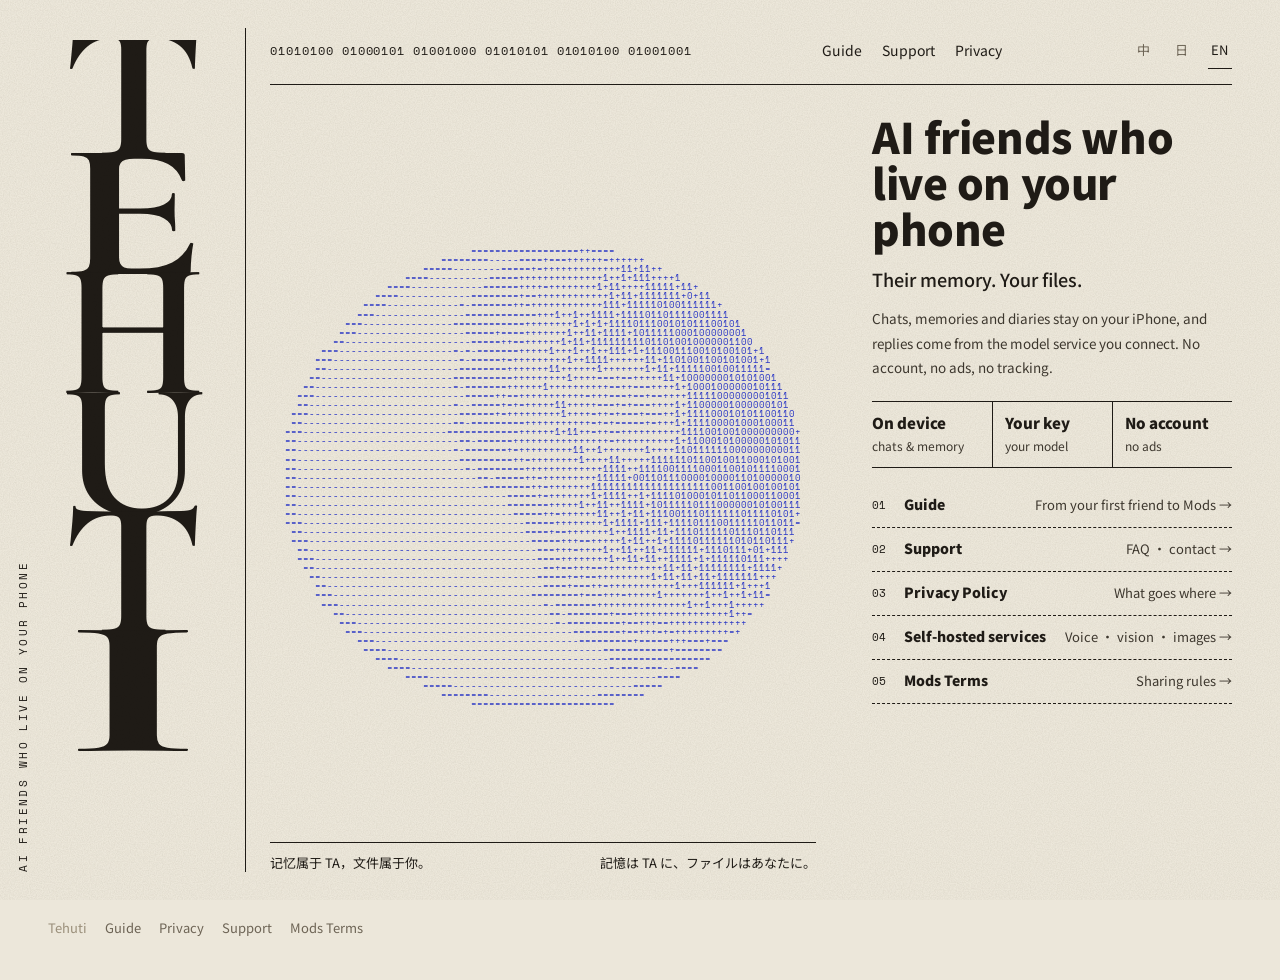
==== commit bcec500c: "Rename public brand from Thoth to Tehuti" ====
--- a/index.html
+++ b/index.html
@@ -3,7 +3,7 @@
 <head>
 <meta charset="utf-8">
 <meta name="viewport" content="width=device-width, initial-scale=1">
-<title>Thoth</title>
+<title>Tehuti</title>
 <meta name="description" content="住在你手机上的 AI 朋友。记忆属于 TA，文件属于你。">
 <link rel="preconnect" href="https://fonts.googleapis.com">
 <link rel="preconnect" href="https://fonts.gstatic.com" crossorigin>
@@ -15,14 +15,14 @@
 <div class="progress" aria-hidden="true"><span></span></div>
 <main class="poster">
   <aside class="mark">
-    <svg class="mark-v" viewBox="0 0 160 640" role="img" aria-label="THOTH"><g><text x="16" y="110" textLength="128" lengthAdjust="spacingAndGlyphs">T</text><text x="16" y="236" textLength="128" lengthAdjust="spacingAndGlyphs">H</text><text x="16" y="362" textLength="128" lengthAdjust="spacingAndGlyphs">O</text><text x="16" y="488" textLength="128" lengthAdjust="spacingAndGlyphs">T</text><text x="16" y="614" textLength="128" lengthAdjust="spacingAndGlyphs">H</text></g></svg>
-    <svg class="mark-h" viewBox="0 0 700 140" role="img" aria-label="THOTH"><g><text x="6" y="118" textLength="128" lengthAdjust="spacingAndGlyphs">T</text><text x="146" y="118" textLength="128" lengthAdjust="spacingAndGlyphs">H</text><text x="286" y="118" textLength="128" lengthAdjust="spacingAndGlyphs">O</text><text x="426" y="118" textLength="128" lengthAdjust="spacingAndGlyphs">T</text><text x="566" y="118" textLength="128" lengthAdjust="spacingAndGlyphs">H</text></g></svg>
+    <svg class="mark-v" viewBox="0 0 160 640" role="img" aria-label="TEHUTI"><g><text x="16" y="102" textLength="128" lengthAdjust="spacingAndGlyphs">T</text><text x="16" y="208" textLength="128" lengthAdjust="spacingAndGlyphs">E</text><text x="16" y="314" textLength="128" lengthAdjust="spacingAndGlyphs">H</text><text x="16" y="420" textLength="128" lengthAdjust="spacingAndGlyphs">U</text><text x="16" y="526" textLength="128" lengthAdjust="spacingAndGlyphs">T</text><text x="16" y="632" textLength="128" lengthAdjust="spacingAndGlyphs">I</text></g></svg>
+    <svg class="mark-h" viewBox="0 0 700 140" role="img" aria-label="TEHUTI"><g><text x="6" y="118" textLength="108" lengthAdjust="spacingAndGlyphs">T</text><text x="122" y="118" textLength="108" lengthAdjust="spacingAndGlyphs">E</text><text x="238" y="118" textLength="108" lengthAdjust="spacingAndGlyphs">H</text><text x="354" y="118" textLength="108" lengthAdjust="spacingAndGlyphs">U</text><text x="470" y="118" textLength="108" lengthAdjust="spacingAndGlyphs">T</text><text x="586" y="118" textLength="108" lengthAdjust="spacingAndGlyphs">I</text></g></svg>
     <span class="mark-en" aria-hidden="true">AI FRIENDS WHO LIVE ON YOUR PHONE</span>
   </aside>
 
   <div class="sheet">
     <header class="site">
-      <a class="home bits" href="./" aria-label="Thoth" title="THOTH">01010100 01001000 01001111 01010100 01001000</a>
+      <a class="home bits" href="./" aria-label="Tehuti" title="TEHUTI">01010100 01000101 01001000 01010101 01010100 01001001</a>
       <nav class="links" aria-label="站点">
         <a href="guide.html" data-zh="使用指南" data-ja="使い方" data-en="Guide">使用指南</a>
         <a href="support.html" data-zh="支持" data-ja="サポート" data-en="Support">支持</a>
@@ -140,7 +140,7 @@
 </main>
 
 <footer class="poster-foot">
-  <span>Thoth</span>
+  <span>Tehuti</span>
   <a href="guide.html" data-zh="使用指南" data-ja="使い方" data-en="Guide">使用指南</a>
   <a href="privacy.html" data-zh="隐私政策" data-ja="プライバシー" data-en="Privacy">隐私政策</a>
   <a href="support.html" data-zh="支持" data-ja="サポート" data-en="Support">支持</a>
--- a/style.css
+++ b/style.css
@@ -181,6 +181,7 @@
 @media (prefers-color-scheme: dark) { :root { --moon: #93a0ff; } }
 .poster { position: relative; max-width: 1400px; margin: 0 auto; color: var(--ink); }
 .poster .mark svg text { font: 700 172px "Cormorant Garamond", Georgia, serif; fill: var(--ink); }
+.poster .mark-v text { font-size: 140px; }
 .poster .mark-en { font: 11px/1 "Space Mono", ui-monospace, monospace; letter-spacing: .22em; white-space: nowrap; }
 .home header.site { position: static; margin: 0; padding: 4px 0 14px; border-bottom: 1.2px solid var(--ink); box-shadow: none; background: none; }
 .home header.site .bits { font: 12px/1 "Space Mono", ui-monospace, monospace; letter-spacing: .08em; }
@@ -225,19 +226,21 @@
   .poster .moon { min-height: 460px; }
 }
 @media (max-width: 979px) {
-  .poster { display: flex; flex-direction: column; padding: 14px 20px 32px; }
-  .poster .sheet { display: contents; }
-  .home header.site { order: 1; }
+  /* 手机:顶栏 → [竖排 THOTH | 小月亮] → 内容。月亮尽量小,只当一枚印章。 */
+  .poster { display: grid; grid-template-columns: auto minmax(0, 1fr); grid-template-areas: "head head" "mark moon" "copy copy"; padding: 14px 20px 32px; }
+  .poster .sheet, .poster .stage { display: contents; }
+  .home header.site { grid-area: head; }
   .home header.site .bits { width: 100%; font-size: 11px; letter-spacing: .04em; white-space: nowrap; }
   .home header.site nav.links { order: 2; width: auto; }
   .home header.site nav.lang { order: 3; margin-left: auto; }
-  .poster .mark { order: 2; margin: 18px 0 4px; }
-  .poster .stage { order: 3; }
-  .poster .mark-v, .poster .mark-en { display: none; }
-  .poster .mark-h { display: block; width: 100%; height: auto; }
-  .poster .moon { margin-top: 8px; }
-  #moon { flex: none; padding: 8px 0 14px; }
-  .poster .copy { margin-top: 28px; }
+  .poster .mark { grid-area: mark; display: flex; padding: 18px 16px 0 0; border-right: 1.2px solid var(--ink); }
+  .poster .mark-v { display: block; height: 300px; width: auto; }
+  .poster .mark-h, .poster .mark-en { display: none; }
+  .poster .moon { grid-area: moon; padding: 18px 0 0 16px; justify-content: space-between; }
+  #moon { --moon-max: 3.3px; flex: 1; padding: 0; }
+  .poster figcaption { flex-direction: column; gap: 2px; font-size: 12px; padding-top: 8px; }
+  .poster figcaption .cap-en { font-size: 11px; }
+  .poster .copy { grid-area: copy; margin-top: 28px; padding-top: 22px; border-top: 1.2px solid var(--ink); }
   .poster .copy h1, .poster .copy section[lang] h1 { font-size: clamp(28px, 8.2vw, 42px); }
   .poster-foot { padding: 16px 20px 36px; }
 }
